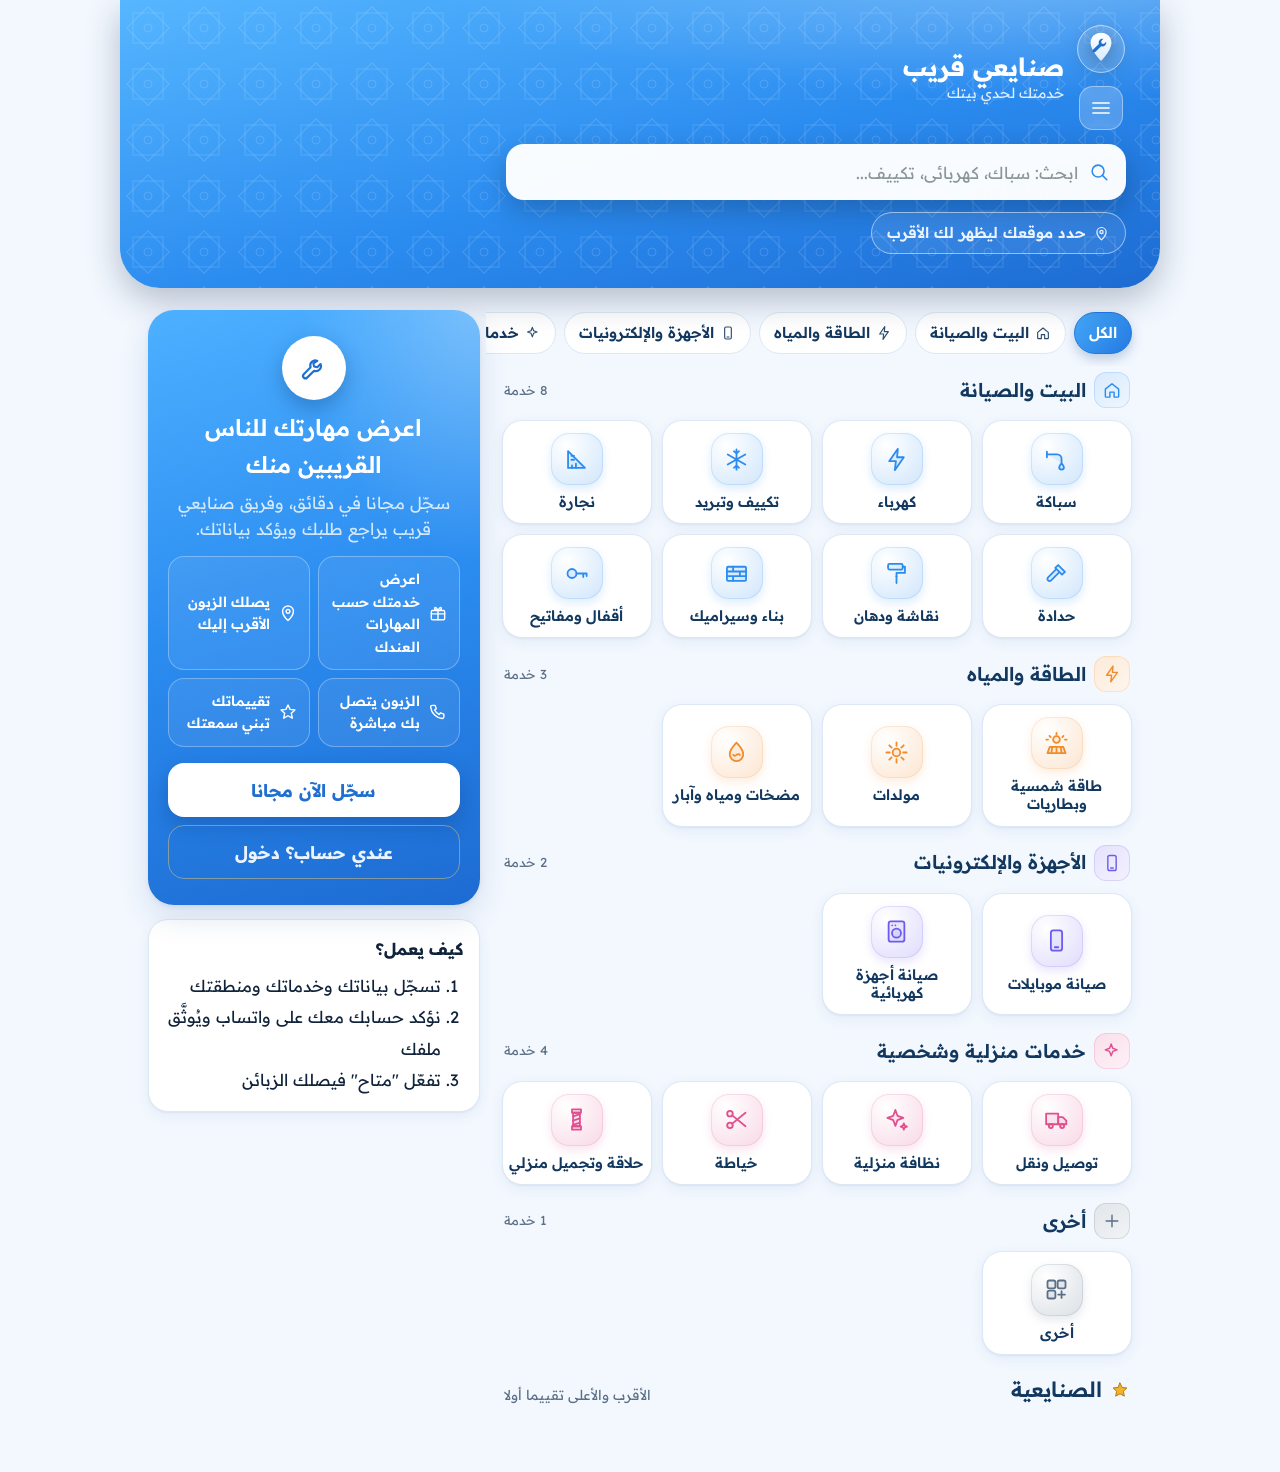
==== index.html @ e5595cdc "12h time, price range, badge notifications, edit-profile hints, notification routing, registration n" ====
<!doctype html>
<html lang="ar" dir="rtl">
<head>
<meta charset="utf-8">
<meta name="viewport" content="width=device-width, initial-scale=1, viewport-fit=cover">
<meta name="theme-color" content="#2B8CF0">
<meta name="description" content="صنايعي قريب - خدمتك لحدي بيتك">
<title>صنايعي قريب</title>
<link rel="manifest" href="manifest.webmanifest">
<link rel="icon" href="icon.svg" type="image/svg+xml">
<link rel="apple-touch-icon" href="icon-192.png">
<link rel="preconnect" href="https://fonts.googleapis.com"><link rel="preconnect" href="https://fonts.gstatic.com" crossorigin>
<link href="https://fonts.googleapis.com/css2?family=Readex+Pro:wght@300;400;500;600;700&display=swap" rel="stylesheet">
<link rel="stylesheet" href="styles.css?v=17">
<link rel="stylesheet" href="theme.css?v=20">
</head>
<body>
<div id="app"></div>
<div id="toast" role="status" aria-live="polite"></div>
<div id="modal"></div>
<noscript>التطبيق يحتاج تفعيل JavaScript.</noscript>
<script src="data.js?v=18"></script>
<script src="db.js?v=23"></script>
<script src="icons.js?v=18"></script>
<script src="common.js?v=20"></script>
<script src="app.js?v=21"></script>
<script>
if ('serviceWorker' in navigator && location.protocol.indexOf('http') === 0) {
  window.addEventListener('load', function () { navigator.serviceWorker.register('sw.js').catch(function () {}); });
}
</script>
</body>
</html>
---- styles.css ----
:root{
  --teal:#0f766e;--teal-d:#0b5a54;--teal-l:#d7efec;--cream:#f5efe6;--ink:#1f2a2a;--mute:#6b7573;
  --card:#fffdf9;--line:#e4dccf;--ok:#15803d;--warn:#b45309;--warn-bg:#fdf1dc;--bad:#b91c1c;--wa:#1c9a52;--r:16px;
}
*{box-sizing:border-box;-webkit-tap-highlight-color:transparent}
html,body{margin:0;background:var(--cream);color:var(--ink);
  font-family:"Noto Sans Arabic","Segoe UI",Tahoma,Arial,sans-serif;font-size:17px;line-height:1.55}
#app{max-width:520px;margin:0 auto;min-height:100vh;min-height:100dvh;display:flex;flex-direction:column;background:var(--cream)}
a{color:var(--teal)}
h1,h2,h3,p{margin:0}
button,input,select,textarea{font:inherit;color:inherit}

/* الرأس */
.top{position:sticky;top:0;z-index:5;display:flex;align-items:center;gap:8px;padding:10px 12px;background:var(--teal);color:#fff;min-height:56px}
.top h1{flex:1;font-size:19px;font-weight:700;text-align:center;overflow:hidden;text-overflow:ellipsis;white-space:nowrap}
.back{width:40px;height:40px;display:flex;align-items:center;justify-content:center;border-radius:50%;color:#fff;text-decoration:none;font-size:30px;line-height:1;background:rgba(255,255,255,.14);border:0;cursor:pointer}
.back.ghost{background:none;visibility:hidden}
.main{flex:1;padding:16px 16px 24px}
.bottom{position:sticky;bottom:0;z-index:4;background:linear-gradient(to top,var(--cream) 82%,rgba(245,239,230,0))}
.foot{padding:12px 16px 10px;display:flex;gap:10px}
.bottom .foot:last-child{padding-bottom:calc(12px + env(safe-area-inset-bottom))}

/* الأزرار */
.btn{flex:1;min-height:56px;padding:0 18px;border-radius:14px;border:2px solid transparent;font-weight:700;font-size:18px;cursor:pointer;display:flex;align-items:center;justify-content:center;gap:8px;text-decoration:none;text-align:center}
.btn:disabled{opacity:.45;cursor:not-allowed}
.btn.primary{background:var(--teal);color:#fff}
.btn.primary:active{background:var(--teal-d)}
.btn.wa{background:var(--wa);color:#fff}
.btn.ghost{background:transparent;border-color:var(--teal);color:var(--teal)}
.btn.danger{background:transparent;border-color:var(--bad);color:var(--bad)}
.btn.small{min-height:44px;font-size:16px;flex:none;padding:0 16px}
.linkbtn{background:none;border:0;color:var(--teal);text-decoration:underline;cursor:pointer;padding:8px;font-size:15px}

/* الشاشة الأولى */
.welcome{flex:1;display:flex;flex-direction:column;justify-content:center;align-items:center;padding:28px 20px;text-align:center;gap:6px}
.logo svg{width:92px;height:92px}
.brand{font-size:34px;font-weight:800;color:var(--teal);margin-top:8px}
.tag{color:var(--mute);margin-bottom:22px}
.choices{width:100%;display:flex;flex-direction:column;gap:14px}
.choice{width:100%;border:0;border-radius:20px;padding:22px 16px;background:var(--teal);color:#fff;cursor:pointer;display:flex;flex-direction:column;align-items:center;gap:4px}
.choice.alt{background:var(--card);color:var(--teal);border:2px solid var(--teal)}
.choice .ci{font-size:38px;line-height:1.1}
.choice b{font-size:24px}
.choice small{font-size:15px;opacity:.9}
.admin-link{margin-top:26px;font-size:13px;color:var(--mute)}

/* بطاقات وحقول */
.card{background:var(--card);border:1px solid var(--line);border-radius:var(--r);padding:14px;margin-bottom:12px}
.card.click{cursor:pointer}
.card.click:active{background:#f3ece0}
.field{display:block;margin-bottom:16px}
.field>span{display:block;font-weight:700;margin-bottom:6px}
.field small{display:block;color:var(--mute);margin-top:4px;font-size:14px}
.field input,.field select,.field textarea{width:100%;min-height:52px;padding:10px 14px;border:2px solid var(--line);border-radius:12px;background:#fff}
.field textarea{min-height:96px;resize:vertical}
.field input:focus,.field select:focus,.field textarea:focus{outline:none;border-color:var(--teal)}
.ltr{direction:ltr;text-align:left}
.row2{display:flex;gap:10px}.row2>*{flex:1}
.phone-wrap{display:flex;align-items:stretch;direction:ltr;gap:0}
.phone-wrap b{display:flex;align-items:center;padding:0 12px;background:var(--teal-l);border:2px solid var(--line);border-right:0;border-radius:12px 0 0 12px}
.phone-wrap input{border-radius:0 12px 12px 0}
.check{display:flex;align-items:center;gap:10px;margin:-6px 0 16px;font-size:16px}
.check input{width:22px;height:22px}

/* الخطوات */
.steps{display:flex;gap:6px;margin-bottom:6px}
.steps i{flex:1;height:6px;border-radius:3px;background:var(--line)}
.steps i.on{background:var(--teal)}
.stepno{color:var(--mute);font-size:14px;margin-bottom:12px}
.h2{font-size:22px;font-weight:800;margin-bottom:14px}

/* شبكة الخدمات */
.grid{display:grid;grid-template-columns:1fr 1fr;gap:12px}
.tile{background:var(--card);border:2px solid var(--line);border-radius:18px;padding:16px 8px;text-align:center;cursor:pointer;min-height:112px;display:flex;flex-direction:column;align-items:center;justify-content:center;gap:6px;font-weight:700;font-size:16px}
.tile .ti{font-size:36px;line-height:1}
.tile:active{background:var(--teal-l);border-color:var(--teal)}
.chips{display:flex;flex-wrap:wrap;gap:8px;margin-bottom:16px}
.chip{border:2px solid var(--line);background:var(--card);border-radius:999px;padding:8px 14px;cursor:pointer;font-size:16px}
.chip.on{background:var(--teal);color:#fff;border-color:var(--teal)}
.seg{display:flex;gap:8px;margin-bottom:16px}
.seg .chip{flex:1;text-align:center;padding:12px 4px}
.locchip{display:inline-flex;align-items:center;gap:6px;background:var(--teal-l);color:var(--teal-d);border:0;border-radius:999px;padding:8px 14px;font-weight:700;cursor:pointer;margin-bottom:14px}

/* القائمة */
.pcard{display:flex;gap:12px;align-items:flex-start}
.ava{flex:none;width:52px;height:52px;border-radius:50%;background:var(--teal);color:#fff;display:flex;align-items:center;justify-content:center;font-weight:800;font-size:22px}
.pinfo{flex:1;min-width:0}
.pname{font-weight:800;font-size:18px}
.psvc{color:var(--mute);font-size:15px}
.meta{display:flex;flex-wrap:wrap;gap:6px 14px;margin-top:6px;font-size:15px}
.meta span{white-space:nowrap}
.star{color:#d97706;font-weight:700}
.dot{display:inline-block;width:10px;height:10px;border-radius:50%;background:var(--ok);margin-left:4px}
.dot.off{background:#a3a3a3}
.new{background:var(--teal-l);color:var(--teal-d);border-radius:6px;padding:0 8px;font-size:13px;font-weight:700}
.demo{background:#fde68a;color:#78350f;border-radius:6px;padding:0 8px;font-size:12px;font-weight:700}
.banner{background:var(--warn-bg);border:1px solid #f1d49b;color:#7a4a07;border-radius:14px;padding:14px;margin-bottom:14px}
.banner .btn{margin-top:10px;min-height:46px;font-size:16px}
.empty{text-align:center;padding:40px 16px;color:var(--mute)}
.empty .big{font-size:56px}

/* الملف */
.phead{text-align:center;margin-bottom:14px}
.phead .ava{width:78px;height:78px;font-size:34px;margin:0 auto 8px}
.stats{display:flex;gap:8px;margin-bottom:12px}
.stat{flex:1;background:var(--card);border:1px solid var(--line);border-radius:14px;padding:10px 4px;text-align:center}
.stat b{display:block;font-size:20px;color:var(--teal)}
.stat small{color:var(--mute);font-size:13px}
.kv{display:flex;justify-content:space-between;gap:10px;padding:9px 0;border-bottom:1px dashed var(--line)}
.kv:last-child{border-bottom:0}.kv span:first-child{color:var(--mute)}
.rev{padding:10px 0;border-bottom:1px dashed var(--line)}.rev:last-child{border-bottom:0}
.stars{display:flex;gap:6px;justify-content:center;margin:10px 0 18px;direction:ltr}
.stars button{background:none;border:0;font-size:44px;color:#d4cbbb;cursor:pointer;padding:0 2px;line-height:1}
.stars button.on{color:#f59e0b}

/* مفتاح متاح الآن */
.switch{width:100%;border:0;border-radius:22px;padding:22px;font-size:24px;font-weight:800;cursor:pointer;color:#fff;background:#8a8a8a;display:flex;flex-direction:column;align-items:center;gap:4px}
.switch.on{background:var(--ok)}
.switch small{font-size:15px;font-weight:400;opacity:.95}

/* المدير */
.tabs{display:flex;gap:6px;margin-bottom:14px;overflow-x:auto}
.tabs .chip{white-space:nowrap}
.btnrow{display:flex;gap:8px;margin-top:10px;flex-wrap:wrap}
.btnrow .btn{min-height:44px;font-size:15px;flex:1}

/* تنبيهات */
#toast{position:fixed;left:50%;bottom:90px;transform:translateX(-50%);background:#1f2a2a;color:#fff;padding:12px 18px;border-radius:12px;max-width:88vw;opacity:0;pointer-events:none;transition:opacity .2s;z-index:50;text-align:center}
#toast.show{opacity:1}
#modal:empty,#modal2:empty{display:none}
#modal,#modal2{position:fixed;inset:0;background:rgba(0,0,0,.45);z-index:40;display:flex;align-items:flex-end;justify-content:center}
.sheet{width:100%;max-width:520px;background:var(--cream);border-radius:22px 22px 0 0;padding:20px 16px calc(20px + env(safe-area-inset-bottom))}
.sheet h3{font-size:20px;margin-bottom:12px}
.muted{color:var(--mute)}.center{text-align:center}.mt{margin-top:14px}
.spin{text-align:center;padding:44px;color:var(--mute)}
.note{font-size:14px;color:var(--mute);margin-top:6px}

/* ===== v2: قائمة الخدمات المنسدلة وكلمة السر والملف الشخصي ===== */
.select{width:100%;min-height:52px;padding:10px 14px;border:2px solid var(--line);border-radius:12px;background:#fff;display:flex;align-items:center;justify-content:space-between;gap:8px;cursor:pointer;text-align:right}
.select i{font-style:normal;color:var(--teal)}
.select:focus{outline:none;border-color:var(--teal)}
.sv-chips{margin:10px 0 0}
.sv-chips .chip{cursor:default;font-size:15px;padding:6px 12px}
.sheet{max-height:88vh;overflow:auto}
.search{width:100%;min-height:48px;padding:8px 14px;border:2px solid var(--line);border-radius:12px;background:#fff;margin-bottom:10px}
.slist{max-height:50vh;overflow:auto;border:1px solid var(--line);border-radius:12px;background:var(--card)}
.srow{display:flex;align-items:center;gap:12px;padding:13px 14px;border-bottom:1px solid var(--line);cursor:pointer;font-size:17px}
.srow:last-child{border-bottom:0}
.srow input{width:22px;height:22px;flex:none}
.srow .si{font-size:24px;width:30px;text-align:center}
.pwbox{position:relative;direction:ltr}
.pwbox input{width:100%;min-height:52px;padding:10px 48px 10px 14px;border:2px solid var(--line);border-radius:12px;background:#fff}
.pwbox input:focus{outline:none;border-color:var(--teal)}
.pwbox .eye{position:absolute;right:6px;top:50%;transform:translateY(-50%);width:40px;height:40px;border:0;background:none;font-size:20px;cursor:pointer}
.tabbar{display:flex;border-top:1px solid var(--line);background:var(--card);padding-bottom:env(safe-area-inset-bottom)}
.tabbar a{flex:1;display:flex;flex-direction:column;align-items:center;gap:0;padding:8px 4px;color:var(--mute);text-decoration:none;font-size:13px}
.tabbar a i{font-style:normal;font-size:22px;line-height:1.2}
.tabbar a.on{color:var(--teal);font-weight:700}
.badge{display:inline-block;margin-top:6px;padding:2px 12px;border-radius:999px;font-size:14px;font-weight:700}
.st-approved{background:#d9f2e1;color:#14672f}
.st-pending{background:#fdf1dc;color:#7a4a07}
.st-rejected{background:#fbe0e0;color:#8f1d1d}
.cardhead{display:flex;justify-content:space-between;align-items:center;margin-bottom:4px}
.acts{display:flex;gap:8px;margin:10px 0}
.acts .btn{flex:1}
.dangertxt{color:var(--bad)}
.card.link{display:block;text-decoration:none;color:inherit}

/* ===== لوحة المدير ===== */
body.admin #app{max-width:1020px;background:var(--cream)}
.anav{display:flex;gap:6px;overflow-x:auto;padding:10px 12px;background:var(--card);border-bottom:1px solid var(--line);position:sticky;top:56px;z-index:4}
.anav button{flex:none;border:0;background:transparent;padding:10px 14px;border-radius:10px;font-weight:700;color:var(--mute);cursor:pointer;font-size:16px;white-space:nowrap}
.anav button.on{background:var(--teal);color:#fff}
.anav .cnt{background:#e05252;color:#fff;border-radius:999px;font-size:12px;padding:0 7px;margin-right:4px}
.sgrid{display:grid;grid-template-columns:repeat(2,1fr);gap:10px;margin-bottom:14px}
.sbox{background:var(--card);border:1px solid var(--line);border-radius:14px;padding:12px;text-align:center}
.sbox b{display:block;font-size:26px;color:var(--teal);line-height:1.2}
.sbox small{color:var(--mute);font-size:13px}
.sbox.warn b{color:var(--warn)}
.bars{display:flex;align-items:flex-end;gap:8px;height:150px;padding:8px 4px 0}
.bars .bar{flex:1;display:flex;flex-direction:column;align-items:center;justify-content:flex-end;height:100%;gap:2px}
.bars .bar i{display:block;width:100%;background:var(--teal);border-radius:6px 6px 0 0;min-height:3px}
.bars .bar b{font-size:13px}.bars .bar small{font-size:11px;color:var(--mute)}
.tbl{width:100%;border-collapse:collapse;font-size:15px}
.tbl th,.tbl td{padding:8px 6px;text-align:right;border-bottom:1px dashed var(--line)}
.tbl th{color:var(--mute);font-weight:600;font-size:13px}
.toolbar{display:flex;flex-wrap:wrap;gap:8px;margin-bottom:12px}
.toolbar input,.toolbar select{flex:1 1 150px;min-height:46px;padding:6px 12px;border:2px solid var(--line);border-radius:12px;background:#fff}
.toolbar .btn{flex:none;min-height:46px;font-size:15px;padding:0 14px}
.acard .meta{margin-top:6px}
.acard .btnrow .btn{flex:1 1 auto;min-width:92px}
.srv{display:flex;align-items:center;gap:8px;padding:10px;background:var(--card);border:1px solid var(--line);border-radius:14px;margin-bottom:8px}
.srv.off{opacity:.55}
.srv .si{font-size:28px;width:38px;text-align:center}
.srv .nm{flex:1;min-width:0}
.srv .nm b{display:block}.srv .nm small{color:var(--mute)}
.mini{min-width:38px;height:38px;border:1px solid var(--line);background:#fff;border-radius:10px;cursor:pointer;font-size:16px}
.mini:disabled{opacity:.3}
.emojis{display:flex;flex-wrap:wrap;gap:6px;margin:-6px 0 14px}
.emojis button{width:40px;height:40px;font-size:22px;border:1px solid var(--line);background:#fff;border-radius:10px;cursor:pointer}
.pill{display:inline-block;padding:1px 9px;border-radius:999px;font-size:12px;font-weight:700;background:var(--teal-l);color:var(--teal-d)}
.pill.off{background:#eee;color:#666}.pill.bad{background:#fbe0e0;color:#8f1d1d}.pill.warn{background:#fdf1dc;color:#7a4a07}
.copybox{background:#fff;border:2px dashed var(--teal);border-radius:12px;padding:12px;text-align:center;font-size:20px;font-weight:800;letter-spacing:1px;direction:ltr;margin:10px 0}
@media (min-width:760px){
  body.admin .sgrid{grid-template-columns:repeat(4,1fr)}
  body.admin .agrid{display:grid;grid-template-columns:1fr 1fr;gap:12px}
  body.admin .agrid .card{margin-bottom:0}
  body.admin .main{padding:20px 22px 30px}
  body.admin .sheet{max-width:560px;border-radius:22px;margin:auto}
  body.admin #modal,body.admin #modal2{align-items:center}
}

#modal2{z-index:50}

.ava{overflow:hidden}.ava img{width:100%;height:100%;object-fit:cover;display:block}
.ava.big{width:84px;height:84px;font-size:36px}
.photorow{display:flex;align-items:center;gap:14px}
.phone-wrap input.bad{border-color:var(--red,#b91c1c)}
.pbar{height:8px;background:var(--line);border-radius:6px;overflow:hidden;margin:6px 0}.pbar i{display:block;height:100%;background:var(--teal)}
.todo{margin:6px 0 0;padding:0;list-style:none;font-size:14px}.todo li{padding:2px 0}
body.admin .acard .ava{width:44px;height:44px;font-size:18px}
.acard .top2{display:flex;gap:10px;align-items:center}

/* ===== الرئيسية الجديدة ===== */
.home{flex:1;display:flex;flex-direction:column}
.hero{position:relative;background:linear-gradient(160deg,#0f766e 0%,#0b5a54 60%,#083f3b 100%);color:#fff;padding:14px 16px 56px;border-radius:0 0 28px 28px;overflow:hidden}
.hero::before,.hero::after{content:"";position:absolute;border-radius:50%;background:rgba(255,255,255,.07)}
.hero::before{width:220px;height:220px;top:-90px;left:-60px}.hero::after{width:150px;height:150px;bottom:-60px;right:-30px}
.herotop{position:relative;display:flex;align-items:center;gap:12px;margin-bottom:14px}
.logo.sm svg{width:46px;height:46px;display:block;filter:drop-shadow(0 2px 6px rgba(0,0,0,.25))}
.hname{flex:1;line-height:1.25}.hname b{font-size:22px;font-weight:800;display:block}.hname small{opacity:.85;font-size:14px}
.searchbar{position:relative;display:flex;align-items:center;gap:8px;background:#fff;border-radius:16px;padding:0 14px;box-shadow:0 8px 22px rgba(0,0,0,.18)}
.searchbar span{font-size:20px}
.searchbar input{flex:1;min-width:0;height:54px;border:0;outline:none;background:transparent;font-size:17px;color:var(--ink)}
.searchbar button{border:0;background:var(--teal-l);color:var(--teal-d);width:30px;height:30px;border-radius:50%;cursor:pointer;font-size:14px}
.locchip2{position:relative;margin-top:12px;border:1px solid rgba(255,255,255,.35);background:rgba(255,255,255,.12);color:#fff;border-radius:999px;padding:8px 14px;font-weight:700;font-size:15px;cursor:pointer}
.sides{display:grid;grid-template-columns:1fr 1fr;gap:10px;padding:0 16px;margin-top:-34px;position:relative;z-index:2}
.side{border:2px solid transparent;background:var(--card);border-radius:18px;padding:12px 8px;text-align:center;cursor:pointer;box-shadow:0 6px 16px rgba(31,42,42,.12);display:flex;flex-direction:column;align-items:center;gap:1px;transition:transform .15s}
.side i{font-style:normal;font-size:26px}.side b{font-size:17px}.side small{font-size:12.5px;color:var(--mute);line-height:1.3}
.side.on{background:var(--teal);color:#fff;border-color:var(--teal-d);transform:translateY(-3px)}.side.on small{color:rgba(255,255,255,.85)}
.panels{padding:16px 16px 28px}
.panels.s-client .pprov,.panels.s-prov .pclient{display:none}
.catchips{display:flex;gap:8px;overflow-x:auto;padding:2px 0 12px;margin:0 -16px;padding-inline:16px;scrollbar-width:none}.catchips::-webkit-scrollbar{display:none}
.chip{flex:none;border:1.5px solid var(--line);background:var(--card);border-radius:999px;padding:8px 14px;font-weight:700;font-size:15px;cursor:pointer;white-space:nowrap}
.chip.on{background:var(--teal);border-color:var(--teal);color:#fff}
.cat{margin-bottom:18px;animation:rise .35s both}
@keyframes rise{from{opacity:0;transform:translateY(8px)}to{opacity:1;transform:none}}
.cathead{display:flex;align-items:center;gap:8px;margin:4px 2px 10px}.cathead i{font-style:normal;width:34px;height:34px;border-radius:11px;display:flex;align-items:center;justify-content:center;background:color-mix(in srgb,var(--c) 14%,#fff);font-size:18px}
.cathead b{flex:1;font-size:18px;color:var(--ink)}.cathead small{color:var(--mute)}
.grid{grid-template-columns:repeat(3,1fr);gap:10px}
.tile{min-height:104px;padding:12px 6px;border:1.5px solid var(--line);border-radius:18px;background:var(--card);box-shadow:0 2px 6px rgba(31,42,42,.05);transition:transform .12s,box-shadow .12s,border-color .12s}
.tile:hover{transform:translateY(-2px);box-shadow:0 8px 18px rgba(31,42,42,.1);border-color:var(--c,var(--teal))}
.tile .ti{width:50px;height:50px;border-radius:16px;display:flex;align-items:center;justify-content:center;font-size:28px;background:color-mix(in srgb,var(--c,#0f766e) 13%,#fff)}
.tile .tn{font-size:14.5px;line-height:1.25;font-weight:700}
.tile:active{transform:scale(.97);background:color-mix(in srgb,var(--c,#0f766e) 10%,#fff)}
.provhero{background:linear-gradient(160deg,#fffdf9,#e6f4f1);border:1px solid var(--line);border-radius:22px;padding:22px 18px;text-align:center;box-shadow:0 6px 18px rgba(31,42,42,.07);margin-bottom:14px}
.provhero .pe{font-size:44px}.provhero h2{font-size:22px;margin:6px 0;color:var(--teal-d)}.provhero p{color:var(--mute);margin-bottom:14px}
.perks{list-style:none;padding:0;margin:0 0 16px;display:grid;grid-template-columns:1fr 1fr;gap:8px;text-align:right}
.perks li{background:#fff;border:1px solid var(--line);border-radius:14px;padding:10px;font-weight:700;font-size:14.5px;display:flex;align-items:center;gap:8px}.perks i{font-style:normal;font-size:20px}
.provhero .btn{width:100%;margin-top:8px}
.how ol{margin:8px 0 0;padding-inline-start:22px;line-height:1.9}
.mecard .mehead{display:flex;gap:12px;align-items:center;margin-bottom:10px}
.vtag{display:inline-block;background:#dcfce7;color:#166534;border-radius:999px;padding:1px 9px;font-size:12.5px;font-weight:800;vertical-align:middle}
.card{box-shadow:0 2px 8px rgba(31,42,42,.05)}
.pcard-wrap{transition:transform .12s,box-shadow .12s}.pcard-wrap:hover{transform:translateY(-2px);box-shadow:0 8px 18px rgba(31,42,42,.1)}
.btnrow{display:flex;gap:8px;flex-wrap:wrap}
/* الشاشات الواسعة: القسمان جنبا إلى جنب (الخدمات يمينا، الصنايعي يسارا) */
@media (min-width:860px){
  body.is-home #app{max-width:1040px}
  body.is-home .hero{border-radius:0 0 34px 34px;padding:22px 28px 64px}
  body.is-home .hero .searchbar{max-width:620px}
  body.is-home .sides{display:none}
  body.is-home .hero{padding-bottom:30px}
  body.is-home .panels{display:grid;grid-template-columns:minmax(0,1.9fr) minmax(300px,1fr);gap:22px;align-items:start;padding:22px 28px 40px}
  body.is-home .panels .pprov,body.is-home .panels .pclient{display:block!important}
  body.is-home .panels .pprov{position:sticky;top:16px}
  body.is-home .grid{grid-template-columns:repeat(4,1fr)}
}

/* تبويب القسمين ثابت أعلى الشاشة أثناء التمرير */
.hero{padding-bottom:22px}
.sides{margin-top:0;padding:8px 16px;position:sticky;top:0;z-index:30;background:rgba(245,239,230,.95);-webkit-backdrop-filter:blur(8px);backdrop-filter:blur(8px);box-shadow:0 4px 12px rgba(31,42,42,.08);gap:8px}
.side{flex-direction:row;justify-content:center;gap:8px;padding:9px 6px;border-radius:14px;box-shadow:none;border:1.5px solid var(--line)}
.side i{font-size:20px}.side b{font-size:16px}.side small{display:none}
.side.on{transform:none;box-shadow:0 3px 8px rgba(15,118,110,.35)}
/* شبكة الصنايعية */
.sechead{display:flex;align-items:baseline;justify-content:space-between;margin:8px 2px 10px}.sechead b{font-size:19px}.sechead small{color:var(--mute)}
.pgrid{display:grid;grid-template-columns:repeat(2,1fr);gap:10px}
@media (min-width:520px){.pgrid{grid-template-columns:repeat(3,1fr)}}
.gcard{display:flex;flex-direction:column;align-items:center;gap:5px;padding:12px 8px;border:1.5px solid var(--line);background:var(--card);border-radius:18px;box-shadow:0 2px 6px rgba(31,42,42,.05);cursor:pointer;text-align:center;font-family:inherit;color:var(--ink);transition:transform .12s,box-shadow .12s;animation:rise .3s both}
.gcard:hover{transform:translateY(-2px);box-shadow:0 8px 18px rgba(31,42,42,.1)}
.gph{position:relative}.gph .ava{width:72px;height:72px;font-size:30px}
.gph .dot{position:absolute;bottom:2px;inset-inline-end:2px;width:15px;height:15px;border-radius:50%;background:#9ca3af;border:2.5px solid #fff}.gph .dot.on{background:#16a34a}
.gname{font-size:15.5px;line-height:1.25;max-width:100%;overflow:hidden;text-overflow:ellipsis;white-space:nowrap}
.vmark{color:#16a34a;font-size:13px}
.gstar{font-size:13.5px}.gstar .star{color:#d97706;font-weight:800}
.gchips{display:flex;flex-wrap:wrap;gap:4px;justify-content:center}
.mchip{background:var(--teal-l);color:var(--teal-d);border-radius:8px;padding:2px 8px;font-size:12.5px;font-weight:700;white-space:nowrap}.mchip.more{background:#eee;color:#555}
@media (min-width:860px){body.is-home .pgrid{grid-template-columns:repeat(4,1fr)}}
/* بطاقات الخدمات أصغر ليصل المستخدم للصنايعية أسرع */
@media (max-width:859px){
  .grid{grid-template-columns:repeat(4,1fr);gap:8px}
  .tile{min-height:88px;padding:9px 3px;border-radius:15px}
  .tile .ti{width:40px;height:40px;font-size:22px;border-radius:13px}
  .tile .tn{font-size:12.5px}
}
---- theme.css ----
/* ============================================================
   صنايعي قريب - الهوية البصرية "نيل وذهب"
   طبقة فوق styles.css: ألوان، خطوط، حركة، مكونات مصقولة
   ============================================================ */
:root{
  --nile-0:#0A2440;--nile-1:#0E2F52;--nile-2:#12385F;--emerald:#2B8CF0;--emerald-d:#1E6FD0;
  --gold:#F2B32E;--gold-l:#EAF4FF;--gold-d:#B97A0A;
  --stone:#F3F8FF;--paper:#FFFFFF;--hair:#DCE8F5;--ink:#10233A;--mute:#5B6F86;
  --teal:#2B8CF0;--teal-d:#1E6FD0;--teal-l:#E6F2FF;--cream:#F3F8FF;--card:#FFFFFF;--line:#DCE8F5;
  --shadow-1:0 1px 2px rgba(20,70,130,.06),0 4px 14px rgba(20,70,130,.07);
  --shadow-2:0 2px 4px rgba(20,70,130,.07),0 12px 30px rgba(20,70,130,.14);
  --ease:cubic-bezier(.22,.9,.3,1);--spring:cubic-bezier(.3,1.35,.5,1);
  --display:"Readex Pro","Noto Sans Arabic","Segoe UI",Tahoma,sans-serif;
}
html,body{
  font-family:"Readex Pro","Noto Sans Arabic","Segoe UI",Tahoma,Arial,sans-serif;
  background:var(--stone);color:var(--ink);font-size:16.5px;line-height:1.6;
  -webkit-font-smoothing:antialiased;text-rendering:optimizeLegibility}
#app{background:var(--stone)}
::selection{background:var(--gold-l)}
:focus-visible{outline:2.5px solid var(--gold);outline-offset:2px;border-radius:10px}
.ico{flex:none;display:inline-block;vertical-align:middle}
.ico.sf{fill:var(--gold);stroke:var(--gold-d);stroke-width:1.2}

/* ---------- حركة الدخول بين الصفحات ---------- */
#app.enter>*{animation:pgIn .34s var(--ease) both}
@keyframes pgIn{from{opacity:0;transform:translateX(16px)}to{opacity:1;transform:none}}
body.is-home #app.enter>*{animation-name:fadeIn}
@keyframes fadeIn{from{opacity:0}to{opacity:1}}

/* ---------- الرأس الداخلي ---------- */
.top{background:linear-gradient(135deg,#46AAFB,#2379E0);min-height:60px;padding:10px 12px;
  box-shadow:0 8px 24px rgba(30,100,190,.28)}
.top h1{font-family:var(--display);font-size:21px;font-weight:600;letter-spacing:0}
.back{background:rgba(255,255,255,.1);border:1px solid rgba(255,255,255,.14);font-size:0;transition:background .2s,transform .15s}
.back:active{transform:scale(.92);background:rgba(255,255,255,.2)}
.back .ico{display:block}

/* ---------- الأزرار ---------- */
.btn{border-radius:16px;font-weight:700;font-size:17.5px;min-height:54px;
  transition:transform .15s var(--ease),box-shadow .2s,background .2s,border-color .2s;position:relative;overflow:hidden}
.btn:active{transform:scale(.975)}
.btn.primary{background:linear-gradient(135deg,#46AAFB,#2379E0);color:#fff;
  box-shadow:0 6px 16px rgba(43,140,240,.34),inset 0 1px 0 rgba(255,255,255,.18)}
.btn.primary:active{background:linear-gradient(135deg,#2B8CF0,#1B63C4)}
.btn.gold{background:linear-gradient(135deg,#F0D98F,var(--gold));color:#3A2A06;box-shadow:0 6px 16px rgba(201,162,75,.4),inset 0 1px 0 rgba(255,255,255,.5)}
.btn.wa{background:linear-gradient(135deg,#25b866,#168a4a);box-shadow:0 6px 16px rgba(22,138,74,.3),inset 0 1px 0 rgba(255,255,255,.2)}
.btn.ghost{background:var(--paper);border:1.5px solid var(--hair);color:var(--emerald-d);box-shadow:var(--shadow-1)}
.btn.ghost:active{background:var(--teal-l)}
.btn.danger{background:var(--paper);border:1.5px solid #f0c9c9}
.btn.small{border-radius:13px}
.btn:disabled{box-shadow:none}

/* ---------- بطاقات وحقول ---------- */
.card{background:var(--paper);border:1px solid var(--hair);border-radius:20px;box-shadow:var(--shadow-1);padding:16px}
.card.click:active{background:#F8FAF7}
.field>span{font-weight:600;color:var(--nile-2);font-size:15.5px}
.field input,.field select,.field textarea{background:var(--paper);border:1.5px solid var(--hair);border-radius:14px;min-height:54px;
  transition:border-color .2s,box-shadow .2s}
.field input:focus,.field select:focus,.field textarea:focus{border-color:var(--emerald);box-shadow:0 0 0 4px rgba(43,140,240,.12)}
.phone-wrap b{background:var(--teal-l);border:1.5px solid var(--hair);border-right:0;border-radius:14px 0 0 14px;font-family:var(--display);color:var(--emerald-d)}
.phone-wrap input{border-radius:0 14px 14px 0}
.phone-wrap input.bad{border-color:#d97070;box-shadow:0 0 0 4px rgba(185,28,28,.08)}
.h2{font-family:var(--display);font-weight:600;color:var(--nile-2);font-size:22px}
.note{color:var(--mute)}
.banner{background:linear-gradient(135deg,#FBF4DE,#F7EBC6);border:1px solid #EBD99B;color:#5C4510;border-radius:18px;box-shadow:none}
.empty .big{filter:grayscale(.2)}
.stat{border-radius:16px}
.badge{border-radius:999px}

/* ---------- الرئيسية: الواجهة العلوية ---------- */
.hero{background:
  radial-gradient(110% 80% at 90% -10%,rgba(255,255,255,.28),transparent 55%),
  url("data:image/svg+xml;utf8,<svg xmlns='http://www.w3.org/2000/svg' width='56' height='56' viewBox='0 0 56 56'><g fill='none' stroke='%23FFFFFF' stroke-opacity='.14' stroke-width='1'><rect x='13' y='13' width='30' height='30'/><rect x='13' y='13' width='30' height='30' transform='rotate(45 28 28)'/><circle cx='28' cy='28' r='4'/></g></svg>"),
  linear-gradient(165deg,#56B6FF 0%,#2B8CF0 55%,#1D6BD2 100%);
  border-radius:0 0 34px 34px;padding:16px 18px 26px;box-shadow:0 12px 34px rgba(10,36,64,.28)}
.hero::before,.hero::after{display:none}
.hero::after{display:block;content:"";position:absolute;inset:auto 0 0 0;height:1px;border-radius:0;width:auto;top:auto;right:auto;background:linear-gradient(90deg,transparent,rgba(255,255,255,.7),transparent)}
.logo.sm svg{width:50px;height:50px;filter:drop-shadow(0 3px 8px rgba(0,0,0,.35))}
.hname b{font-family:var(--display);font-weight:700;font-size:25px;letter-spacing:0;color:#fff}
.hname small{color:#EAF4FF;opacity:.95;font-size:14px;letter-spacing:0}
.herotop .back{width:42px;height:42px}
.searchbar{background:rgba(255,255,255,.97);border-radius:18px;padding:0 16px;box-shadow:0 10px 28px rgba(0,0,0,.22),0 0 0 1.5px rgba(255,255,255,0);transition:box-shadow .25s}
.searchbar:focus-within{box-shadow:0 10px 28px rgba(0,0,0,.25),0 0 0 2.5px var(--gold)}
.searchbar .sico{color:#2B8CF0;display:flex}
.searchbar input{font-size:16.5px;height:56px}
.searchbar input::placeholder{color:#8a9795}
.searchbar button{background:var(--teal-l);color:var(--emerald-d)}
.locchip2{display:inline-flex;align-items:center;gap:7px;border:1px solid rgba(255,255,255,.5);background:rgba(255,255,255,.08);color:var(--gold-l);
  font-weight:600;padding:8px 15px;transition:background .2s,transform .15s}
.locchip2:active{transform:scale(.97);background:rgba(255,255,255,.16)}

/* ---------- تبويب القسمين (شريط منزلق ثابت) ---------- */
.sides{display:block;padding:10px 16px;margin:0;background:rgba(243,248,255,.9);-webkit-backdrop-filter:saturate(1.6) blur(14px);backdrop-filter:saturate(1.6) blur(14px);
  box-shadow:0 1px 0 var(--hair),0 8px 18px rgba(20,70,130,.06)}
.seg{position:relative;display:grid;grid-template-columns:1fr 1fr;background:#E3EEFB;border-radius:17px;padding:4px;box-shadow:inset 0 1px 3px rgba(20,70,130,.1)}
.seg .thumb{position:absolute;top:4px;bottom:4px;inset-inline-start:4px;width:calc(50% - 4px);border-radius:13px;
  background:linear-gradient(135deg,#46AAFB,#2379E0);box-shadow:0 5px 12px rgba(43,140,240,.38),inset 0 1px 0 rgba(255,255,255,.2);
  transition:transform .42s var(--spring)}
.seg[data-side="prov"] .thumb{transform:translateX(-100%)}
.side{position:relative;z-index:1;background:transparent!important;border:0!important;box-shadow:none!important;transform:none!important;
  display:flex;flex-direction:row;align-items:center;justify-content:center;gap:8px;padding:10px 6px;color:var(--mute);font-weight:600;border-radius:13px;transition:color .25s}
.side b{font-size:15.5px;font-weight:700}
.side.on{color:#fff}
.side .ico{transition:transform .35s var(--spring)}
.side.on .ico{transform:scale(1.12)}

/* ---------- التصنيفات والخدمات ---------- */
.panels{padding:18px 16px 36px}
.chip{display:inline-flex;align-items:center;gap:6px;background:var(--paper);border:1.5px solid var(--hair);color:var(--nile-2);font-weight:600;
  transition:background .2s,color .2s,border-color .2s,transform .15s}
.chip:active{transform:scale(.96)}
.chip.on{background:linear-gradient(135deg,#46AAFB,#2379E0);border-color:#2379E0;color:#fff;box-shadow:0 5px 12px rgba(20,70,130,.25)}
.chip .ico{opacity:.9}
.cat{animation:none}
.cathead{margin:6px 2px 12px}
.cathead i{width:36px;height:36px;border-radius:12px;background:linear-gradient(145deg,color-mix(in srgb,var(--c) 18%,#fff),color-mix(in srgb,var(--c) 8%,#fff));
  color:var(--c);box-shadow:inset 0 0 0 1px color-mix(in srgb,var(--c) 18%,transparent)}
.cathead b{font-family:var(--display);font-weight:600;font-size:19px;color:var(--nile-2)}
.cathead small{color:var(--mute);font-size:13px}
.tile{background:var(--paper);border:1px solid var(--hair);border-radius:20px;box-shadow:var(--shadow-1);
  transition:transform .25s var(--ease),box-shadow .25s,border-color .25s;gap:8px}
.tile .ti{width:52px;height:52px;border-radius:18px;color:var(--c);
  background:radial-gradient(circle at 30% 25%,#fff 0,color-mix(in srgb,var(--c) 14%,#fff) 62%,color-mix(in srgb,var(--c) 22%,#fff) 100%);
  box-shadow:inset 0 0 0 1px color-mix(in srgb,var(--c) 16%,transparent),0 4px 10px color-mix(in srgb,var(--c) 16%,transparent);
  transition:transform .35s var(--spring)}
.tile .ti .ico{width:27px;height:27px;stroke-width:1.6;fill:color-mix(in srgb,currentColor 10%,transparent)}
.tile .ti .emo{font-size:26px;line-height:1}
.tile .tn{font-weight:600;color:var(--nile-2)}
.tile:hover{border-color:color-mix(in srgb,var(--c) 40%,var(--hair));box-shadow:var(--shadow-2)}
.tile:hover .ti{transform:translateY(-2px) scale(1.06)}
.tile:active{transform:scale(.96);background:#F6FAFF}

/* ---------- لوحة الصنايعي (الحاضرة في الرئيسية) ---------- */
.provhero{background:
  radial-gradient(90% 70% at 100% 0,rgba(255,255,255,.28),transparent 60%),
  linear-gradient(165deg,#4DB0FF 0%,#2B8CF0 50%,#1D6BD2 100%);
  border:0;border-radius:26px;color:#fff;box-shadow:var(--shadow-2);padding:26px 20px}
.provhero .pe{width:64px;height:64px;margin:0 auto 6px;border-radius:50%;display:flex;align-items:center;justify-content:center;font-size:0;color:#1E6FD0;
  background:#fff;box-shadow:0 8px 20px rgba(10,50,110,.3)}
.provhero h2{font-family:var(--display);color:#fff;font-weight:600;font-size:23px;margin:10px 0 6px}
.provhero p{color:rgba(255,255,255,.78)}
.perks li{background:rgba(255,255,255,.07);border:1px solid rgba(255,255,255,.3);color:#fff;border-radius:16px;font-weight:600;font-size:14px;padding:11px}
.perks i{color:#fff;display:flex;font-style:normal}
.provhero .btn.primary{background:#fff;color:#1E6FD0;box-shadow:0 8px 20px rgba(10,50,110,.28)}
.provhero .btn.ghost{background:transparent;border-color:rgba(228,196,111,.5);color:var(--gold-l);box-shadow:none}
.how ol{color:var(--ink)}
.mecard .pbar{margin-top:10px}
.pbar{height:9px;background:#E3EEFB;border-radius:99px}
.pbar i{background:linear-gradient(90deg,#2B8CF0,#6CC4FF);border-radius:99px;transition:width .8s var(--ease)}

/* ---------- شبكة الصنايعية ---------- */
.sechead b{font-family:var(--display);font-weight:600;font-size:21px;color:var(--nile-2)}
.gcard{border-radius:22px;border:1px solid var(--hair);box-shadow:var(--shadow-1);padding:16px 10px 14px;gap:6px;
  transition:transform .28s var(--ease),box-shadow .28s;animation:cardIn .5s var(--ease) both}
@keyframes cardIn{from{opacity:0;transform:translateY(14px) scale(.98)}to{opacity:1;transform:none}}
.gcard:hover{box-shadow:var(--shadow-2);transform:translateY(-3px)}
.gcard:active{transform:scale(.975)}
.gph .ava{width:76px;height:76px;font-size:30px;font-family:var(--display);
  background:linear-gradient(145deg,#56B6FF,#1D6BD2);box-shadow:0 0 0 3px #fff,0 0 0 4.5px var(--hair)}
.gcard[data-v="1"] .gph .ava,.gph .ava.ver{box-shadow:0 0 0 3px #fff,0 0 0 5px var(--gold)}
.gph .dot{width:16px;height:16px;border:3px solid #fff;bottom:3px}
.gph .dot.on{background:#1fb35c;box-shadow:0 0 0 0 rgba(31,179,92,.5);animation:pulse 2.4s infinite}
@keyframes pulse{0%{box-shadow:0 0 0 0 rgba(31,179,92,.5)}70%{box-shadow:0 0 0 8px rgba(31,179,92,0)}100%{box-shadow:0 0 0 0 rgba(31,179,92,0)}}
.gname{font-weight:700;font-size:15.5px;color:var(--nile-2)}
.vmark{color:var(--gold-d);display:inline-flex;vertical-align:-3px}
.gstar .star{color:var(--gold-d);font-weight:700;display:inline-flex;align-items:center;gap:2px}
.mchip{background:var(--teal-l);color:var(--emerald-d);border-radius:999px;padding:2px 10px;font-weight:600}
.mchip.more{background:#EAF0F7;color:#6c7876}

/* ---------- بطاقة الصنايعي في القوائم ---------- */
.pcard-wrap{border-radius:22px}
.pcard .ava,.phead .ava{background:linear-gradient(145deg,#56B6FF,#1D6BD2);font-family:var(--display);box-shadow:0 0 0 3px #fff,0 0 0 4.5px var(--hair)}
.pname{font-weight:700;color:var(--nile-2)}
.vtag{display:inline-flex;align-items:center;gap:4px;background:linear-gradient(135deg,#FBF1CF,#F3E0A0);color:#6B4E0E;border-radius:999px;padding:1px 10px 1px 8px;font-size:12.5px;font-weight:700;vertical-align:middle;box-shadow:inset 0 0 0 1px rgba(154,116,36,.25)}
.vtag .ico{color:var(--gold-d)}
.mi{display:inline-flex;align-items:center;gap:4px}
.star{color:var(--gold-d);font-weight:700}

/* ---------- شريط التبويب السفلي (الصنايعي) ---------- */
.tabbar{background:rgba(255,255,255,.92);-webkit-backdrop-filter:blur(14px);backdrop-filter:blur(14px);border-top:1px solid var(--hair);box-shadow:0 -8px 24px rgba(20,70,130,.06)}
.tabbar a{color:var(--mute);font-weight:600;transition:color .2s}
.tabbar a i{font-size:0;display:flex;justify-content:center;transition:transform .35s var(--spring)}
.tabbar a.on{color:var(--emerald)}
.tabbar a.on i{transform:translateY(-2px) scale(1.12)}

/* ---------- النوافذ والتنبيهات ---------- */
#modal,#modal2{background:rgba(10,36,64,.5);-webkit-backdrop-filter:blur(5px);backdrop-filter:blur(5px);animation:fadeIn .25s both}
.sheet{background:var(--paper);border-radius:28px 28px 0 0;box-shadow:0 -20px 50px rgba(10,36,64,.25);animation:sheetUp .45s var(--spring) both;position:relative}
.sheet::before{content:"";display:block;width:44px;height:5px;border-radius:9px;background:#CFE0F3;margin:-8px auto 14px}
@keyframes sheetUp{from{transform:translateY(60%);opacity:0}to{transform:none;opacity:1}}
.sheet h3{font-family:var(--display);font-weight:600;color:var(--nile-2);font-size:21px}
body.admin .sheet{border-radius:26px}
body.admin .sheet::before{display:none}
#toast{background:linear-gradient(135deg,var(--nile-1),var(--nile-0));color:#fff;border-radius:16px;padding:13px 20px;box-shadow:0 14px 34px rgba(10,36,64,.4);
  border:1px solid rgba(255,255,255,.22);font-weight:500;transform:translate(-50%,14px) scale(.96);transition:opacity .28s,transform .4s var(--spring)}
#toast.show{transform:translate(-50%,0) scale(1)}
.srow{border-radius:14px}
.srow.on,.srow:has(input:checked){background:var(--teal-l)}
.select{border-radius:14px;border:1.5px solid var(--hair)}
.spin{color:var(--mute)}

/* هياكل التحميل */
.sk{background:linear-gradient(90deg,#E9EDE8 25%,#F5F7F4 50%,#E9EDE8 75%);background-size:200% 100%;animation:shimmer 1.3s infinite;border-radius:16px}
@keyframes shimmer{to{background-position:-200% 0}}

/* ---------- الشاشات الواسعة ---------- */
@media (min-width:860px){
  body.is-home .hero{border-radius:0 0 40px 40px;padding:24px 34px 34px}
  body.is-home .provhero{position:sticky;top:18px}
}

/* ---------- لوحة المدير ---------- */
body.admin .top{border-radius:0}
body.admin .anav{background:var(--paper);border:1px solid var(--hair);border-radius:18px;box-shadow:var(--shadow-1);padding:5px;gap:4px}
body.admin .anav button{border-radius:13px;font-weight:600;transition:background .2s,color .2s}
body.admin .anav button.on{background:linear-gradient(135deg,#46AAFB,#2379E0);color:#fff;box-shadow:0 5px 12px rgba(43,140,240,.3)}
body.admin .sbox{background:var(--paper);border:1px solid var(--hair);border-radius:20px;box-shadow:var(--shadow-1)}
body.admin .sbox b{font-family:var(--display);color:var(--nile-2)}
body.admin .acard .ava{width:46px;height:46px}
.pill{border-radius:999px}

@media (prefers-reduced-motion:reduce){
  *,*::before,*::after{animation-duration:.01ms!important;animation-iteration-count:1!important;transition-duration:.01ms!important}
}

.pinfo .meta{gap:6px;margin-top:8px}
.pinfo .meta>span{background:#EDF5FF;border-radius:999px;padding:3px 11px;font-size:13.5px;display:inline-flex;align-items:center;gap:5px;color:var(--nile-2);font-weight:500}
.pinfo .psvc{color:var(--mute);font-size:14.5px}
.sechead b{display:inline-flex;align-items:center;gap:8px}

/* ===== القائمة الجانبية ===== */
#drawer{position:fixed;inset:0;z-index:90;pointer-events:none}
#drawer .scrim{position:absolute;inset:0;background:rgba(10,36,64,.45);opacity:0;transition:opacity .26s var(--ease);backdrop-filter:blur(2px)}
#drawer .dpanel{position:absolute;top:0;bottom:0;right:0;width:min(84vw,340px);background:#fff;display:flex;flex-direction:column;transform:translateX(100%);transition:transform .3s var(--ease);box-shadow:-12px 0 40px rgba(10,36,64,.25);border-radius:26px 0 0 26px;overflow:hidden}
#drawer.show{pointer-events:auto}#drawer.show .scrim{opacity:1}#drawer.show .dpanel{transform:none}
.dhead{display:flex;align-items:center;gap:12px;padding:calc(18px + env(safe-area-inset-top)) 18px 18px;color:#fff;background:linear-gradient(165deg,#56B6FF,#2B8CF0 55%,#1D6BD2)}
.dhead b{display:block;font-size:18px;font-weight:600}.dhead small{opacity:.9;font-size:12px}
.dlogo{width:46px;height:46px;flex:none}.dlogo svg{width:100%;height:100%}
.dclose{margin-inline-start:auto;width:36px;height:36px;border:0;border-radius:50%;background:rgba(255,255,255,.2);color:#fff;display:grid;place-items:center;cursor:pointer}
.dclose svg{transform:rotate(45deg)}
.dbody{overflow:auto;padding:10px 12px calc(16px + env(safe-area-inset-bottom));display:flex;flex-direction:column;gap:2px}
.ditem,.acch{display:flex;align-items:center;gap:12px;width:100%;padding:13px 12px;border:0;background:none;border-radius:14px;font:inherit;font-size:15px;font-weight:500;color:var(--ink);text-decoration:none;cursor:pointer;text-align:start}
.ditem:active,.acch:active{background:var(--teal-l)}
.ditem i,.acch i{width:36px;height:36px;border-radius:11px;background:var(--teal-l);color:var(--teal-d);display:grid;place-items:center;flex:none}
.ditem[data-danger] i{background:#FDECEC;color:#C62828}.ditem[data-danger]{color:#C62828}
.acc{border-radius:16px}.acc.open{background:#F6FAFF}
.chev{margin-inline-start:auto;width:9px;height:9px;border-inline-start:2px solid var(--mute);border-bottom:2px solid var(--mute);transform:rotate(45deg);transition:transform .25s var(--ease)}
.acc.open .chev{transform:rotate(-135deg)}
.accb{display:grid;grid-template-rows:0fr;transition:grid-template-rows .28s var(--ease)}
.acc.open .accb{grid-template-rows:1fr}.accb>div{overflow:hidden;padding:0 6px}
.acc.open .accb>div{padding-bottom:8px}
.accb .ditem i{width:30px;height:30px;background:#fff}
.dnote{margin:4px 12px 8px;font-size:12.5px;color:var(--mute)}
.dh{margin:8px 12px 2px;font-weight:600;font-size:13px;color:var(--teal-d)}
.dsteps{margin:4px 12px 6px;padding-inline-start:20px;font-size:13.5px;color:var(--mute);line-height:1.9}
@media (prefers-reduced-motion:reduce){#drawer *{transition:none!important}}

.dauth{display:flex;flex-direction:column;gap:8px;padding:6px 6px 14px;margin-bottom:6px;border-bottom:1px solid var(--hair)}
.dauth .btn{width:100%}.dauth small{color:var(--mute);font-size:12px;line-height:1.7;text-align:center}

/* ===== شارات الإنجاز ===== */
.tier{display:inline-flex;align-items:center;gap:4px;font-size:11.5px;font-weight:600;padding:3px 9px 3px 8px;border-radius:999px;line-height:1.4;vertical-align:middle}
.tier svg{flex:none}
.t-gray{background:#EEF1F5;color:#5B6676}
.t-blue{background:#E3F0FF;color:#1E6FD0}
.t-green{background:#E3F7EA;color:#1A7F4B}
.t-gold{background:linear-gradient(135deg,#FFF3CC,#FFE08A);color:#8A5A00}
.pinfo>.tier{margin-top:3px}.gtier{display:block;margin-top:2px}.gtier .tier{font-size:10.5px;padding:2px 7px}
.tierbox .pbar{margin-top:10px}

/* جداول */
.tbl-wrap{overflow-x:auto;border-radius:16px;background:#fff;box-shadow:var(--shadow-1);margin:8px 0}
.tbl{width:100%;border-collapse:collapse;font-size:13.5px;min-width:520px}
.tbl th{background:var(--teal-l);color:var(--teal-d);font-weight:600;text-align:start;padding:10px 12px;white-space:nowrap}
.tbl td{padding:10px 12px;border-top:1px solid var(--hair);vertical-align:top}
.tbl .nw{white-space:nowrap}.okc{color:#1B8A4B;font-weight:600}

/* علامة الثقة بجوار الاسم */
.tb{display:inline-grid;place-items:center;width:24px;height:24px;border-radius:50%;vertical-align:middle;cursor:pointer;margin-inline-start:4px}
.tb.t-gray{background:#EEF1F5;color:#6B7686}.tb.t-blue{background:#E3F0FF;color:#1E6FD0}.tb.t-green{background:#E3F7EA;color:#1A7F4B}.tb.t-gold{background:linear-gradient(135deg,#FFF3CC,#FFD966);color:#8A5A00}
.tbbub{position:fixed;z-index:120;border:0;border-radius:12px;padding:8px 12px;font:inherit;font-size:13px;font-weight:600;color:#fff;box-shadow:var(--shadow-2);opacity:0;transform:translateY(-4px);transition:opacity .2s,transform .2s var(--ease);cursor:pointer;white-space:nowrap}
.tbbub.show{opacity:1;transform:none}
.tbbub.t-gray{background:#6B7686}.tbbub.t-blue{background:#2B8CF0}.tbbub.t-green{background:#1FA463}.tbbub.t-gold{background:#B8860B}
@media (prefers-reduced-motion:reduce){.tbbub{transition:none}}

.tb{width:auto;height:auto;background:none!important;border-radius:0;line-height:0}
.tb .bdg{filter:drop-shadow(0 1px 1.5px rgba(10,36,64,.25));transition:transform .15s var(--ease)}.tb:active .bdg{transform:scale(.88)}
.tier .bdg{margin-inline-end:1px}

/* قائمة الهيرو */
.herotop{align-items:flex-start}
.hlogo{display:flex;flex-direction:column;align-items:center;gap:12px}
.hlogo .back{width:44px;height:44px;border-radius:14px;background:rgba(255,255,255,.2);border:1px solid rgba(255,255,255,.4);color:#fff;display:grid;place-items:center;backdrop-filter:blur(4px)}
.hlogo+.hname{align-self:center}
/* تاريخ الميلاد */
.bsel{display:grid;grid-template-columns:.8fr 1.3fr 1fr;gap:8px}
.bsel select{width:100%;min-width:0}

/* ===== لوحة المدير على الهاتف: لا اتساع أفقي ===== */
body.admin{overflow-x:hidden}
body.admin #app,body.admin .main{min-width:0;max-width:100%}
body.admin .anav{display:flex;overflow-x:auto;scrollbar-width:none;-webkit-overflow-scrolling:touch;max-width:100%}
body.admin .anav::-webkit-scrollbar{display:none}
body.admin .anav button{flex:0 0 auto;white-space:nowrap}
body.admin .card{overflow-x:auto;max-width:100%}
body.admin .tbl{min-width:100%}
body.admin .tbl th,body.admin .tbl td{white-space:nowrap}

/* سرعة الرد: نسبة مئوية داخل دائرة */
.ring{display:inline-grid;place-items:center;width:30px;height:30px;border-radius:50%;background:conic-gradient(var(--c) calc(var(--v)*1%),#e5e9f0 0);position:relative;vertical-align:middle}
.ring::before{content:"";position:absolute;inset:3px;border-radius:50%;background:#fff}
.ring b{position:relative;font-size:9px;color:var(--c);font-weight:800}
.ring.big{width:46px;height:46px}.ring.big::before{inset:4px}.ring.big b{font-size:12px}
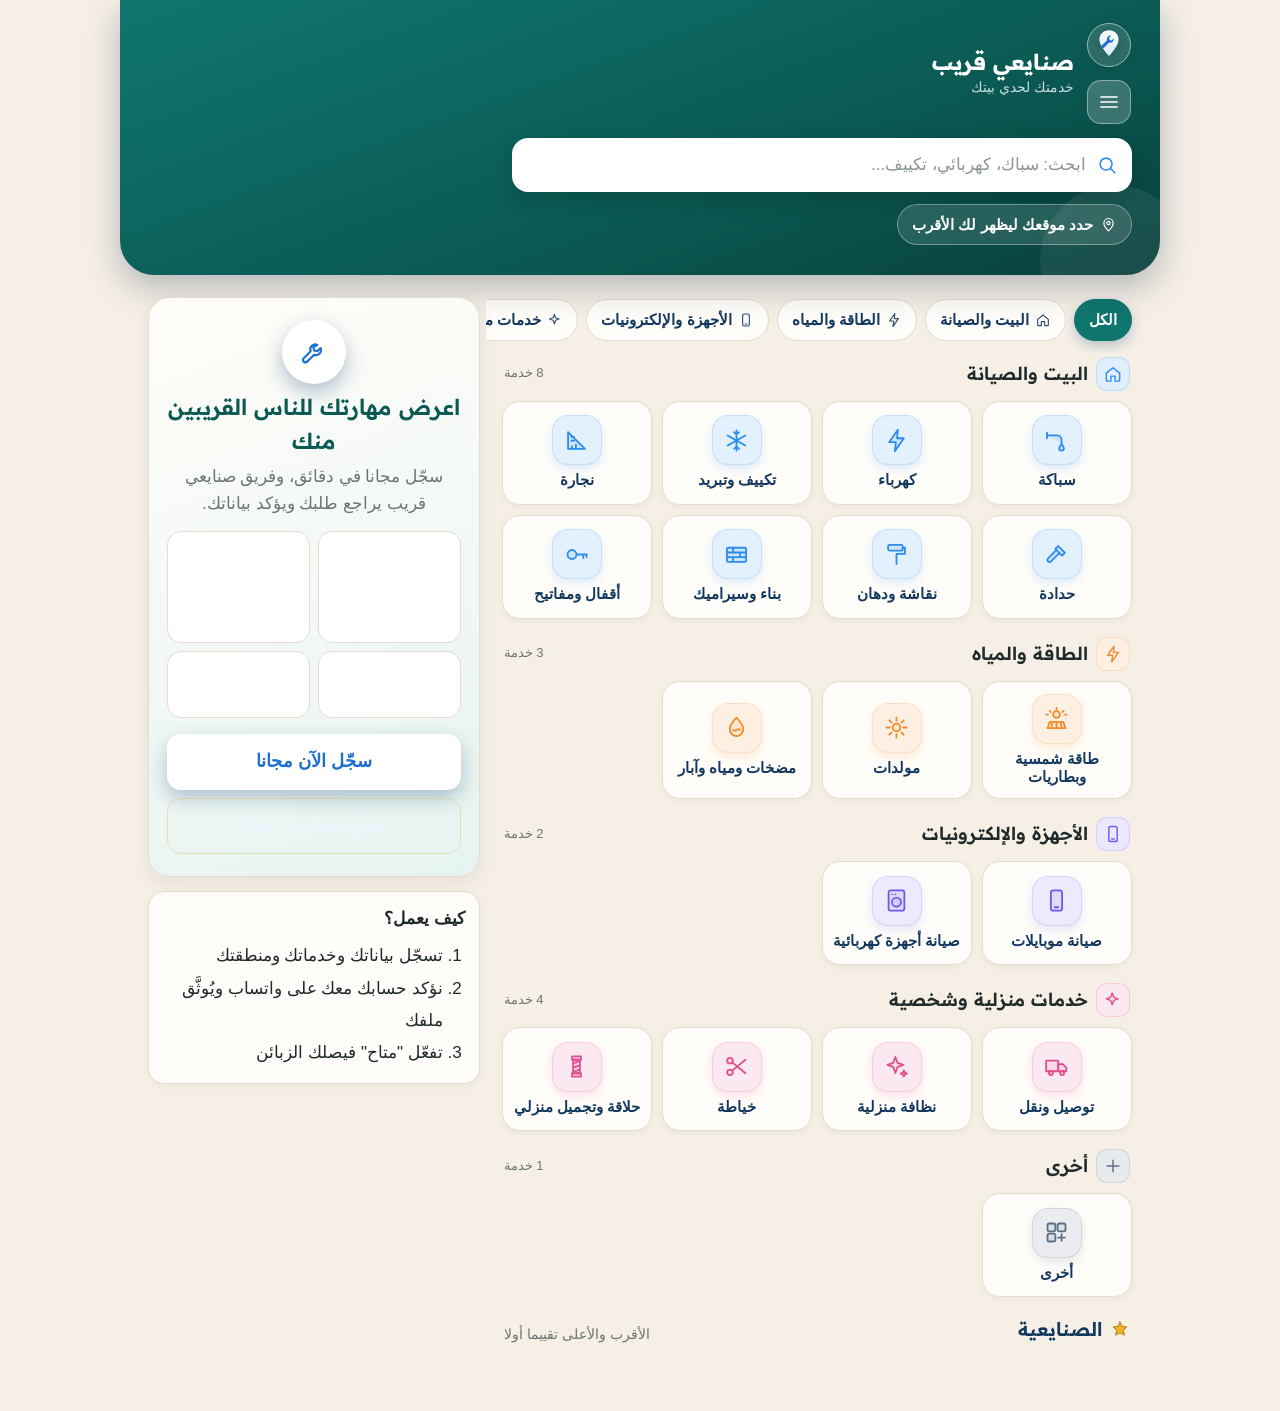
==== commit 64248e87: "App: active-now/last-seen labels, requests split (sent/received), admin web updates Co-Authored-By: " ====
--- a/index.html
+++ b/index.html
@@ -11,8 +11,8 @@
 <link rel="apple-touch-icon" href="icon-192.png">
 <link rel="preconnect" href="https://fonts.googleapis.com"><link rel="preconnect" href="https://fonts.gstatic.com" crossorigin>
 <link href="https://fonts.googleapis.com/css2?family=Readex+Pro:wght@300;400;500;600;700&display=swap" rel="stylesheet">
-<link rel="stylesheet" href="styles.css?v=17">
-<link rel="stylesheet" href="theme.css?v=20">
+<link rel="stylesheet" href="styles.css?v=19">
+<link rel="stylesheet" href="theme.css?v=22">
 </head>
 <body>
 <div id="app"></div>
@@ -20,7 +20,7 @@
 <div id="modal"></div>
 <noscript>التطبيق يحتاج تفعيل JavaScript.</noscript>
 <script src="data.js?v=18"></script>
-<script src="db.js?v=23"></script>
+<script src="db.js?v=28"></script>
 <script src="icons.js?v=18"></script>
 <script src="common.js?v=20"></script>
 <script src="app.js?v=21"></script>
--- a/theme.css
+++ b/theme.css
@@ -312,3 +312,333 @@
 .ring::before{content:"";position:absolute;inset:3px;border-radius:50%;background:#fff}
 .ring b{position:relative;font-size:9px;color:var(--c);font-weight:800}
 .ring.big{width:46px;height:46px}.ring.big::before{inset:4px}.ring.big b{font-size:12px}
+:root{
+  --teal:#0f766e;--teal-d:#0b5a54;--teal-l:#d7efec;--cream:#f5efe6;--ink:#1f2a2a;--mute:#6b7573;
+  --card:#fffdf9;--line:#e4dccf;--ok:#15803d;--warn:#b45309;--warn-bg:#fdf1dc;--bad:#b91c1c;--wa:#1c9a52;--r:16px;
+}
+*{box-sizing:border-box;-webkit-tap-highlight-color:transparent}
+html,body{margin:0;background:var(--cream);color:var(--ink);
+  font-family:"Noto Sans Arabic","Segoe UI",Tahoma,Arial,sans-serif;font-size:17px;line-height:1.55}
+#app{max-width:520px;margin:0 auto;min-height:100vh;min-height:100dvh;display:flex;flex-direction:column;background:var(--cream)}
+a{color:var(--teal)}
+h1,h2,h3,p{margin:0}
+button,input,select,textarea{font:inherit;color:inherit}
+
+/* الرأس */
+.top{position:sticky;top:0;z-index:5;display:flex;align-items:center;gap:8px;padding:10px 12px;background:var(--teal);color:#fff;min-height:56px}
+.top h1{flex:1;font-size:19px;font-weight:700;text-align:center;overflow:hidden;text-overflow:ellipsis;white-space:nowrap}
+.back{width:40px;height:40px;display:flex;align-items:center;justify-content:center;border-radius:50%;color:#fff;text-decoration:none;font-size:30px;line-height:1;background:rgba(255,255,255,.14);border:0;cursor:pointer}
+.back.ghost{background:none;visibility:hidden}
+.main{flex:1;padding:16px 16px 24px}
+.bottom{position:sticky;bottom:0;z-index:4;background:linear-gradient(to top,var(--cream) 82%,rgba(245,239,230,0))}
+.foot{padding:12px 16px 10px;display:flex;gap:10px}
+.bottom .foot:last-child{padding-bottom:calc(12px + env(safe-area-inset-bottom))}
+
+/* الأزرار */
+.btn{flex:1;min-height:56px;padding:0 18px;border-radius:14px;border:2px solid transparent;font-weight:700;font-size:18px;cursor:pointer;display:flex;align-items:center;justify-content:center;gap:8px;text-decoration:none;text-align:center}
+.btn:disabled{opacity:.45;cursor:not-allowed}
+.btn.primary{background:var(--teal);color:#fff}
+.btn.primary:active{background:var(--teal-d)}
+.btn.wa{background:var(--wa);color:#fff}
+.btn.ghost{background:transparent;border-color:var(--teal);color:var(--teal)}
+.btn.danger{background:transparent;border-color:var(--bad);color:var(--bad)}
+.btn.small{min-height:44px;font-size:16px;flex:none;padding:0 16px}
+.linkbtn{background:none;border:0;color:var(--teal);text-decoration:underline;cursor:pointer;padding:8px;font-size:15px}
+
+/* الشاشة الأولى */
+.welcome{flex:1;display:flex;flex-direction:column;justify-content:center;align-items:center;padding:28px 20px;text-align:center;gap:6px}
+.logo svg{width:92px;height:92px}
+.brand{font-size:34px;font-weight:800;color:var(--teal);margin-top:8px}
+.tag{color:var(--mute);margin-bottom:22px}
+.choices{width:100%;display:flex;flex-direction:column;gap:14px}
+.choice{width:100%;border:0;border-radius:20px;padding:22px 16px;background:var(--teal);color:#fff;cursor:pointer;display:flex;flex-direction:column;align-items:center;gap:4px}
+.choice.alt{background:var(--card);color:var(--teal);border:2px solid var(--teal)}
+.choice .ci{font-size:38px;line-height:1.1}
+.choice b{font-size:24px}
+.choice small{font-size:15px;opacity:.9}
+.admin-link{margin-top:26px;font-size:13px;color:var(--mute)}
+
+/* بطاقات وحقول */
+.card{background:var(--card);border:1px solid var(--line);border-radius:var(--r);padding:14px;margin-bottom:12px}
+.card.click{cursor:pointer}
+.card.click:active{background:#f3ece0}
+.field{display:block;margin-bottom:16px}
+.field>span{display:block;font-weight:700;margin-bottom:6px}
+.field small{display:block;color:var(--mute);margin-top:4px;font-size:14px}
+.field input,.field select,.field textarea{width:100%;min-height:52px;padding:10px 14px;border:2px solid var(--line);border-radius:12px;background:#fff}
+.field textarea{min-height:96px;resize:vertical}
+.field input:focus,.field select:focus,.field textarea:focus{outline:none;border-color:var(--teal)}
+.ltr{direction:ltr;text-align:left}
+.row2{display:flex;gap:10px}.row2>*{flex:1}
+.phone-wrap{display:flex;align-items:stretch;direction:ltr;gap:0}
+.phone-wrap b{display:flex;align-items:center;padding:0 12px;background:var(--teal-l);border:2px solid var(--line);border-right:0;border-radius:12px 0 0 12px}
+.phone-wrap input{border-radius:0 12px 12px 0}
+.check{display:flex;align-items:center;gap:10px;margin:-6px 0 16px;font-size:16px}
+.check input{width:22px;height:22px}
+
+/* الخطوات */
+.steps{display:flex;gap:6px;margin-bottom:6px}
+.steps i{flex:1;height:6px;border-radius:3px;background:var(--line)}
+.steps i.on{background:var(--teal)}
+.stepno{color:var(--mute);font-size:14px;margin-bottom:12px}
+.h2{font-size:22px;font-weight:800;margin-bottom:14px}
+
+/* شبكة الخدمات */
+.grid{display:grid;grid-template-columns:1fr 1fr;gap:12px}
+.tile{background:var(--card);border:2px solid var(--line);border-radius:18px;padding:16px 8px;text-align:center;cursor:pointer;min-height:112px;display:flex;flex-direction:column;align-items:center;justify-content:center;gap:6px;font-weight:700;font-size:16px}
+.tile .ti{font-size:36px;line-height:1}
+.tile:active{background:var(--teal-l);border-color:var(--teal)}
+.chips{display:flex;flex-wrap:wrap;gap:8px;margin-bottom:16px}
+.chip{border:2px solid var(--line);background:var(--card);border-radius:999px;padding:8px 14px;cursor:pointer;font-size:16px}
+.chip.on{background:var(--teal);color:#fff;border-color:var(--teal)}
+.seg{display:flex;gap:8px;margin-bottom:16px}
+.seg .chip{flex:1;text-align:center;padding:12px 4px}
+.locchip{display:inline-flex;align-items:center;gap:6px;background:var(--teal-l);color:var(--teal-d);border:0;border-radius:999px;padding:8px 14px;font-weight:700;cursor:pointer;margin-bottom:14px}
+
+/* القائمة */
+.pcard{display:flex;gap:12px;align-items:flex-start}
+.ava{flex:none;width:52px;height:52px;border-radius:50%;background:var(--teal);color:#fff;display:flex;align-items:center;justify-content:center;font-weight:800;font-size:22px}
+.pinfo{flex:1;min-width:0}
+.pname{font-weight:800;font-size:18px}
+.psvc{color:var(--mute);font-size:15px}
+.meta{display:flex;flex-wrap:wrap;gap:6px 14px;margin-top:6px;font-size:15px}
+.meta span{white-space:nowrap}
+.star{color:#d97706;font-weight:700}
+.dot{display:inline-block;width:10px;height:10px;border-radius:50%;background:var(--ok);margin-left:4px}
+.dot.off{background:#a3a3a3}
+.new{background:var(--teal-l);color:var(--teal-d);border-radius:6px;padding:0 8px;font-size:13px;font-weight:700}
+.demo{background:#fde68a;color:#78350f;border-radius:6px;padding:0 8px;font-size:12px;font-weight:700}
+.banner{background:var(--warn-bg);border:1px solid #f1d49b;color:#7a4a07;border-radius:14px;padding:14px;margin-bottom:14px}
+.banner .btn{margin-top:10px;min-height:46px;font-size:16px}
+.empty{text-align:center;padding:40px 16px;color:var(--mute)}
+.empty .big{font-size:56px}
+
+/* الملف */
+.phead{text-align:center;margin-bottom:14px}
+.phead .ava{width:78px;height:78px;font-size:34px;margin:0 auto 8px}
+.stats{display:flex;gap:8px;margin-bottom:12px}
+.stat{flex:1;background:var(--card);border:1px solid var(--line);border-radius:14px;padding:10px 4px;text-align:center}
+.stat b{display:block;font-size:20px;color:var(--teal)}
+.stat small{color:var(--mute);font-size:13px}
+.kv{display:flex;justify-content:space-between;gap:10px;padding:9px 0;border-bottom:1px dashed var(--line)}
+.kv:last-child{border-bottom:0}.kv span:first-child{color:var(--mute)}
+.rev{padding:10px 0;border-bottom:1px dashed var(--line)}.rev:last-child{border-bottom:0}
+.stars{display:flex;gap:6px;justify-content:center;margin:10px 0 18px;direction:ltr}
+.stars button{background:none;border:0;font-size:44px;color:#d4cbbb;cursor:pointer;padding:0 2px;line-height:1}
+.stars button.on{color:#f59e0b}
+
+/* مفتاح متاح الآن */
+.switch{width:100%;border:0;border-radius:22px;padding:22px;font-size:24px;font-weight:800;cursor:pointer;color:#fff;background:#8a8a8a;display:flex;flex-direction:column;align-items:center;gap:4px}
+.switch.on{background:var(--ok)}
+.switch small{font-size:15px;font-weight:400;opacity:.95}
+
+/* المدير */
+.tabs{display:flex;gap:6px;margin-bottom:14px;overflow-x:auto}
+.tabs .chip{white-space:nowrap}
+.btnrow{display:flex;gap:8px;margin-top:10px;flex-wrap:wrap}
+.btnrow .btn{min-height:44px;font-size:15px;flex:1}
+
+/* تنبيهات */
+#toast{position:fixed;left:50%;bottom:90px;transform:translateX(-50%);background:#1f2a2a;color:#fff;padding:12px 18px;border-radius:12px;max-width:88vw;opacity:0;pointer-events:none;transition:opacity .2s;z-index:50;text-align:center}
+#toast.show{opacity:1}
+#modal:empty,#modal2:empty{display:none}
+#modal,#modal2{position:fixed;inset:0;background:rgba(0,0,0,.45);z-index:40;display:flex;align-items:flex-end;justify-content:center}
+.sheet{width:100%;max-width:520px;background:var(--cream);border-radius:22px 22px 0 0;padding:20px 16px calc(20px + env(safe-area-inset-bottom))}
+.sheet h3{font-size:20px;margin-bottom:12px}
+.muted{color:var(--mute)}.center{text-align:center}.mt{margin-top:14px}
+.spin{text-align:center;padding:44px;color:var(--mute)}
+.note{font-size:14px;color:var(--mute);margin-top:6px}
+
+/* ===== v2: قائمة الخدمات المنسدلة وكلمة السر والملف الشخصي ===== */
+.select{width:100%;min-height:52px;padding:10px 14px;border:2px solid var(--line);border-radius:12px;background:#fff;display:flex;align-items:center;justify-content:space-between;gap:8px;cursor:pointer;text-align:right}
+.select i{font-style:normal;color:var(--teal)}
+.select:focus{outline:none;border-color:var(--teal)}
+.sv-chips{margin:10px 0 0}
+.sv-chips .chip{cursor:default;font-size:15px;padding:6px 12px}
+.sheet{max-height:88vh;overflow:auto}
+.search{width:100%;min-height:48px;padding:8px 14px;border:2px solid var(--line);border-radius:12px;background:#fff;margin-bottom:10px}
+.slist{max-height:50vh;overflow:auto;border:1px solid var(--line);border-radius:12px;background:var(--card)}
+.srow{display:flex;align-items:center;gap:12px;padding:13px 14px;border-bottom:1px solid var(--line);cursor:pointer;font-size:17px}
+.srow:last-child{border-bottom:0}
+.srow input{width:22px;height:22px;flex:none}
+.srow .si{font-size:24px;width:30px;text-align:center}
+.pwbox{position:relative;direction:ltr}
+.pwbox input{width:100%;min-height:52px;padding:10px 48px 10px 14px;border:2px solid var(--line);border-radius:12px;background:#fff}
+.pwbox input:focus{outline:none;border-color:var(--teal)}
+.pwbox .eye{position:absolute;right:6px;top:50%;transform:translateY(-50%);width:40px;height:40px;border:0;background:none;font-size:20px;cursor:pointer}
+.tabbar{display:flex;border-top:1px solid var(--line);background:var(--card);padding-bottom:env(safe-area-inset-bottom)}
+.tabbar a{flex:1;display:flex;flex-direction:column;align-items:center;gap:0;padding:8px 4px;color:var(--mute);text-decoration:none;font-size:13px}
+.tabbar a i{font-style:normal;font-size:22px;line-height:1.2}
+.tabbar a.on{color:var(--teal);font-weight:700}
+.badge{display:inline-block;margin-top:6px;padding:2px 12px;border-radius:999px;font-size:14px;font-weight:700}
+.st-approved{background:#d9f2e1;color:#14672f}
+.st-pending{background:#fdf1dc;color:#7a4a07}
+.st-rejected{background:#fbe0e0;color:#8f1d1d}
+.cardhead{display:flex;justify-content:space-between;align-items:center;margin-bottom:4px}
+.acts{display:flex;gap:8px;margin:10px 0}
+.acts .btn{flex:1}
+.dangertxt{color:var(--bad)}
+.card.link{display:block;text-decoration:none;color:inherit}
+
+/* ===== لوحة المدير ===== */
+body.admin #app{max-width:1020px;background:var(--cream)}
+.anav{display:flex;gap:6px;overflow-x:auto;padding:10px 12px;background:var(--card);border-bottom:1px solid var(--line);position:sticky;top:56px;z-index:4}
+.anav button{flex:none;border:0;background:transparent;padding:10px 14px;border-radius:10px;font-weight:700;color:var(--mute);cursor:pointer;font-size:16px;white-space:nowrap}
+.anav button.on{background:var(--teal);color:#fff}
+.anav .cnt{background:#e05252;color:#fff;border-radius:999px;font-size:12px;padding:0 7px;margin-right:4px}
+.sgrid{display:grid;grid-template-columns:repeat(2,1fr);gap:10px;margin-bottom:14px}
+.sbox{background:var(--card);border:1px solid var(--line);border-radius:14px;padding:12px;text-align:center}
+.sbox b{display:block;font-size:26px;color:var(--teal);line-height:1.2}
+.sbox small{color:var(--mute);font-size:13px}
+.sbox.warn b{color:var(--warn)}
+.bars{display:flex;align-items:flex-end;gap:8px;height:150px;padding:8px 4px 0}
+.bars .bar{flex:1;display:flex;flex-direction:column;align-items:center;justify-content:flex-end;height:100%;gap:2px}
+.bars .bar i{display:block;width:100%;background:var(--teal);border-radius:6px 6px 0 0;min-height:3px}
+.bars .bar b{font-size:13px}.bars .bar small{font-size:11px;color:var(--mute)}
+.tbl{width:100%;border-collapse:collapse;font-size:15px}
+.tbl th,.tbl td{padding:8px 6px;text-align:right;border-bottom:1px dashed var(--line)}
+.tbl th{color:var(--mute);font-weight:600;font-size:13px}
+.toolbar{display:flex;flex-wrap:wrap;gap:8px;margin-bottom:12px}
+.toolbar input,.toolbar select{flex:1 1 150px;min-height:46px;padding:6px 12px;border:2px solid var(--line);border-radius:12px;background:#fff}
+.toolbar .btn{flex:none;min-height:46px;font-size:15px;padding:0 14px}
+.acard .meta{margin-top:6px}
+.acard .btnrow .btn{flex:1 1 auto;min-width:92px}
+.srv{display:flex;align-items:center;gap:8px;padding:10px;background:var(--card);border:1px solid var(--line);border-radius:14px;margin-bottom:8px}
+.srv.off{opacity:.55}
+.srv .si{font-size:28px;width:38px;text-align:center}
+.srv .nm{flex:1;min-width:0}
+.srv .nm b{display:block}.srv .nm small{color:var(--mute)}
+.mini{min-width:38px;height:38px;border:1px solid var(--line);background:#fff;border-radius:10px;cursor:pointer;font-size:16px}
+.mini:disabled{opacity:.3}
+.emojis{display:flex;flex-wrap:wrap;gap:6px;margin:-6px 0 14px}
+.emojis button{width:40px;height:40px;font-size:22px;border:1px solid var(--line);background:#fff;border-radius:10px;cursor:pointer}
+.pill{display:inline-block;padding:1px 9px;border-radius:999px;font-size:12px;font-weight:700;background:var(--teal-l);color:var(--teal-d)}
+.pill.off{background:#eee;color:#666}.pill.bad{background:#fbe0e0;color:#8f1d1d}.pill.warn{background:#fdf1dc;color:#7a4a07}
+.copybox{background:#fff;border:2px dashed var(--teal);border-radius:12px;padding:12px;text-align:center;font-size:20px;font-weight:800;letter-spacing:1px;direction:ltr;margin:10px 0}
+@media (min-width:760px){
+  body.admin .sgrid{grid-template-columns:repeat(4,1fr)}
+  body.admin .agrid{display:grid;grid-template-columns:1fr 1fr;gap:12px}
+  body.admin .agrid .card{margin-bottom:0}
+  body.admin .main{padding:20px 22px 30px}
+  body.admin .sheet{max-width:560px;border-radius:22px;margin:auto}
+  body.admin #modal,body.admin #modal2{align-items:center}
+}
+
+#modal2{z-index:50}
+
+.ava{overflow:hidden}.ava img{width:100%;height:100%;object-fit:cover;display:block}
+.ava.big{width:84px;height:84px;font-size:36px}
+.photorow{display:flex;align-items:center;gap:14px}
+.phone-wrap input.bad{border-color:var(--red,#b91c1c)}
+.pbar{height:8px;background:var(--line);border-radius:6px;overflow:hidden;margin:6px 0}.pbar i{display:block;height:100%;background:var(--teal)}
+.todo{margin:6px 0 0;padding:0;list-style:none;font-size:14px}.todo li{padding:2px 0}
+body.admin .acard .ava{width:44px;height:44px;font-size:18px}
+.acard .top2{display:flex;gap:10px;align-items:center}
+
+/* ===== الرئيسية الجديدة ===== */
+.home{flex:1;display:flex;flex-direction:column}
+.hero{position:relative;background:linear-gradient(160deg,#0f766e 0%,#0b5a54 60%,#083f3b 100%);color:#fff;padding:14px 16px 56px;border-radius:0 0 28px 28px;overflow:hidden}
+.hero::before,.hero::after{content:"";position:absolute;border-radius:50%;background:rgba(255,255,255,.07)}
+.hero::before{width:220px;height:220px;top:-90px;left:-60px}.hero::after{width:150px;height:150px;bottom:-60px;right:-30px}
+.herotop{position:relative;display:flex;align-items:center;gap:12px;margin-bottom:14px}
+.logo.sm svg{width:46px;height:46px;display:block;filter:drop-shadow(0 2px 6px rgba(0,0,0,.25))}
+.hname{flex:1;line-height:1.25}.hname b{font-size:22px;font-weight:800;display:block}.hname small{opacity:.85;font-size:14px}
+.searchbar{position:relative;display:flex;align-items:center;gap:8px;background:#fff;border-radius:16px;padding:0 14px;box-shadow:0 8px 22px rgba(0,0,0,.18)}
+.searchbar span{font-size:20px}
+.searchbar input{flex:1;min-width:0;height:54px;border:0;outline:none;background:transparent;font-size:17px;color:var(--ink)}
+.searchbar button{border:0;background:var(--teal-l);color:var(--teal-d);width:30px;height:30px;border-radius:50%;cursor:pointer;font-size:14px}
+.locchip2{position:relative;margin-top:12px;border:1px solid rgba(255,255,255,.35);background:rgba(255,255,255,.12);color:#fff;border-radius:999px;padding:8px 14px;font-weight:700;font-size:15px;cursor:pointer}
+.sides{display:grid;grid-template-columns:1fr 1fr;gap:10px;padding:0 16px;margin-top:-34px;position:relative;z-index:2}
+.side{border:2px solid transparent;background:var(--card);border-radius:18px;padding:12px 8px;text-align:center;cursor:pointer;box-shadow:0 6px 16px rgba(31,42,42,.12);display:flex;flex-direction:column;align-items:center;gap:1px;transition:transform .15s}
+.side i{font-style:normal;font-size:26px}.side b{font-size:17px}.side small{font-size:12.5px;color:var(--mute);line-height:1.3}
+.side.on{background:var(--teal);color:#fff;border-color:var(--teal-d);transform:translateY(-3px)}.side.on small{color:rgba(255,255,255,.85)}
+.panels{padding:16px 16px 28px}
+.panels.s-client .pprov,.panels.s-prov .pclient{display:none}
+.catchips{display:flex;gap:8px;overflow-x:auto;padding:2px 0 12px;margin:0 -16px;padding-inline:16px;scrollbar-width:none}.catchips::-webkit-scrollbar{display:none}
+.chip{flex:none;border:1.5px solid var(--line);background:var(--card);border-radius:999px;padding:8px 14px;font-weight:700;font-size:15px;cursor:pointer;white-space:nowrap}
+.chip.on{background:var(--teal);border-color:var(--teal);color:#fff}
+.cat{margin-bottom:18px;animation:rise .35s both}
+@keyframes rise{from{opacity:0;transform:translateY(8px)}to{opacity:1;transform:none}}
+.cathead{display:flex;align-items:center;gap:8px;margin:4px 2px 10px}.cathead i{font-style:normal;width:34px;height:34px;border-radius:11px;display:flex;align-items:center;justify-content:center;background:color-mix(in srgb,var(--c) 14%,#fff);font-size:18px}
+.cathead b{flex:1;font-size:18px;color:var(--ink)}.cathead small{color:var(--mute)}
+.grid{grid-template-columns:repeat(3,1fr);gap:10px}
+.tile{min-height:104px;padding:12px 6px;border:1.5px solid var(--line);border-radius:18px;background:var(--card);box-shadow:0 2px 6px rgba(31,42,42,.05);transition:transform .12s,box-shadow .12s,border-color .12s}
+.tile:hover{transform:translateY(-2px);box-shadow:0 8px 18px rgba(31,42,42,.1);border-color:var(--c,var(--teal))}
+.tile .ti{width:50px;height:50px;border-radius:16px;display:flex;align-items:center;justify-content:center;font-size:28px;background:color-mix(in srgb,var(--c,#0f766e) 13%,#fff)}
+.tile .tn{font-size:14.5px;line-height:1.25;font-weight:700}
+.tile:active{transform:scale(.97);background:color-mix(in srgb,var(--c,#0f766e) 10%,#fff)}
+.provhero{background:linear-gradient(160deg,#fffdf9,#e6f4f1);border:1px solid var(--line);border-radius:22px;padding:22px 18px;text-align:center;box-shadow:0 6px 18px rgba(31,42,42,.07);margin-bottom:14px}
+.provhero .pe{font-size:44px}.provhero h2{font-size:22px;margin:6px 0;color:var(--teal-d)}.provhero p{color:var(--mute);margin-bottom:14px}
+.perks{list-style:none;padding:0;margin:0 0 16px;display:grid;grid-template-columns:1fr 1fr;gap:8px;text-align:right}
+.perks li{background:#fff;border:1px solid var(--line);border-radius:14px;padding:10px;font-weight:700;font-size:14.5px;display:flex;align-items:center;gap:8px}.perks i{font-style:normal;font-size:20px}
+.provhero .btn{width:100%;margin-top:8px}
+.how ol{margin:8px 0 0;padding-inline-start:22px;line-height:1.9}
+.mecard .mehead{display:flex;gap:12px;align-items:center;margin-bottom:10px}
+.vtag{display:inline-block;background:#dcfce7;color:#166534;border-radius:999px;padding:1px 9px;font-size:12.5px;font-weight:800;vertical-align:middle}
+.card{box-shadow:0 2px 8px rgba(31,42,42,.05)}
+.pcard-wrap{transition:transform .12s,box-shadow .12s}.pcard-wrap:hover{transform:translateY(-2px);box-shadow:0 8px 18px rgba(31,42,42,.1)}
+.btnrow{display:flex;gap:8px;flex-wrap:wrap}
+/* الشاشات الواسعة: القسمان جنبا إلى جنب (الخدمات يمينا، الصنايعي يسارا) */
+@media (min-width:860px){
+  body.is-home #app{max-width:1040px}
+  body.is-home .hero{border-radius:0 0 34px 34px;padding:22px 28px 64px}
+  body.is-home .hero .searchbar{max-width:620px}
+  body.is-home .sides{display:none}
+  body.is-home .hero{padding-bottom:30px}
+  body.is-home .panels{display:grid;grid-template-columns:minmax(0,1.9fr) minmax(300px,1fr);gap:22px;align-items:start;padding:22px 28px 40px}
+  body.is-home .panels .pprov,body.is-home .panels .pclient{display:block!important}
+  body.is-home .panels .pprov{position:sticky;top:16px}
+  body.is-home .grid{grid-template-columns:repeat(4,1fr)}
+}
+
+/* تبويب القسمين ثابت أعلى الشاشة أثناء التمرير */
+.hero{padding-bottom:22px}
+.sides{margin-top:0;padding:8px 16px;position:sticky;top:0;z-index:30;background:rgba(245,239,230,.95);-webkit-backdrop-filter:blur(8px);backdrop-filter:blur(8px);box-shadow:0 4px 12px rgba(31,42,42,.08);gap:8px}
+.side{flex-direction:row;justify-content:center;gap:8px;padding:9px 6px;border-radius:14px;box-shadow:none;border:1.5px solid var(--line)}
+.side i{font-size:20px}.side b{font-size:16px}.side small{display:none}
+.side.on{transform:none;box-shadow:0 3px 8px rgba(15,118,110,.35)}
+/* شبكة الصنايعية */
+.sechead{display:flex;align-items:baseline;justify-content:space-between;margin:8px 2px 10px}.sechead b{font-size:19px}.sechead small{color:var(--mute)}
+.pgrid{display:grid;grid-template-columns:repeat(2,1fr);gap:10px}
+@media (min-width:520px){.pgrid{grid-template-columns:repeat(3,1fr)}}
+.gcard{display:flex;flex-direction:column;align-items:center;gap:5px;padding:12px 8px;border:1.5px solid var(--line);background:var(--card);border-radius:18px;box-shadow:0 2px 6px rgba(31,42,42,.05);cursor:pointer;text-align:center;font-family:inherit;color:var(--ink);transition:transform .12s,box-shadow .12s;animation:rise .3s both}
+.gcard:hover{transform:translateY(-2px);box-shadow:0 8px 18px rgba(31,42,42,.1)}
+.gph{position:relative}.gph .ava{width:72px;height:72px;font-size:30px}
+.gph .dot{position:absolute;bottom:2px;inset-inline-end:2px;width:15px;height:15px;border-radius:50%;background:#9ca3af;border:2.5px solid #fff}.gph .dot.on{background:#16a34a}
+.gname{font-size:15.5px;line-height:1.25;max-width:100%;overflow:hidden;text-overflow:ellipsis;white-space:nowrap}
+.vmark{color:#16a34a;font-size:13px}
+.gstar{font-size:13.5px}.gstar .star{color:#d97706;font-weight:800}
+.gchips{display:flex;flex-wrap:wrap;gap:4px;justify-content:center}
+.mchip{background:var(--teal-l);color:var(--teal-d);border-radius:8px;padding:2px 8px;font-size:12.5px;font-weight:700;white-space:nowrap}.mchip.more{background:#eee;color:#555}
+@media (min-width:860px){body.is-home .pgrid{grid-template-columns:repeat(4,1fr)}}
+/* بطاقات الخدمات أصغر ليصل المستخدم للصنايعية أسرع */
+@media (max-width:859px){
+  .grid{grid-template-columns:repeat(4,1fr);gap:8px}
+  .tile{min-height:88px;padding:9px 3px;border-radius:15px}
+  .tile .ti{width:40px;height:40px;font-size:22px;border-radius:13px}
+  .tile .tn{font-size:12.5px}
+}
+.mgrp{border:1px solid var(--line);border-radius:14px;padding:10px 12px;margin-top:10px}.mgrp>b{display:block;margin-bottom:6px}
+.plist{display:flex;flex-direction:column;gap:8px}
+.prow{display:flex;align-items:center;gap:12px;background:#fff;border:1px solid var(--line);border-radius:14px;padding:10px 12px;cursor:pointer}
+.prow:hover{border-color:var(--teal)}
+.prow .ava{width:42px;height:42px;font-size:17px;flex:none}
+.pr-main{flex:1;min-width:0}
+.pr-name{font-weight:800;font-size:15px;display:flex;flex-wrap:wrap;gap:6px;align-items:center}
+.pr-sub{font-size:12.5px;color:var(--mute);margin-top:3px;line-height:1.5}
+.prow .chev{font-size:13px;font-weight:700;color:var(--teal);flex:none;border:1px solid var(--line);border-radius:10px;padding:6px 12px}
+.prq{display:flex;gap:6px;flex:none}.prq .btn{padding:6px 10px;font-size:13px}
+.mhead{display:flex;align-items:center;gap:10px;margin-bottom:10px}.mhead b{font-size:17px}
+.kvs{margin-top:8px}.kvs .kv{padding:7px 0;border-bottom:1px dashed var(--line);font-size:14px}.kvs .kv:last-child{border:0}
+.rhead{display:flex;align-items:center;justify-content:space-between;gap:8px;margin-bottom:4px}
+.rsel{border:1px solid var(--line);border-radius:10px;padding:6px 10px;background:#fff;font-size:13.5px;font-family:inherit}
+.rtotal{font-size:14px;margin:4px 0 2px}.rtotal b{font-size:26px}
+.rtotal .up{color:#1a7f4b;font-size:12.5px;margin-inline-start:8px}.rtotal .down{color:#b42318;font-size:12.5px;margin-inline-start:8px}
+.bars.dense{gap:3px}.bars.dense .bar b{font-size:10px}.bars.dense .bar small{font-size:9.5px;white-space:nowrap}
+.editbtn{width:auto;min-width:0;height:32px;padding:0 14px;font-size:13px;font-weight:700;color:var(--teal)}
+.card.locked input:disabled,.card.locked textarea:disabled,.card.locked select:disabled{background:#f3f6fa;color:#52667d;border-color:transparent;opacity:1;-webkit-text-fill-color:#52667d}
+.rvcard.hid{opacity:.7;border-style:dashed}
+.rv-top{display:flex;align-items:center;gap:8px;flex-wrap:wrap}
+.rv-c{margin:8px 0;line-height:1.7}
+
+.mhead .btn{width:auto;flex:none;padding:8px 16px}
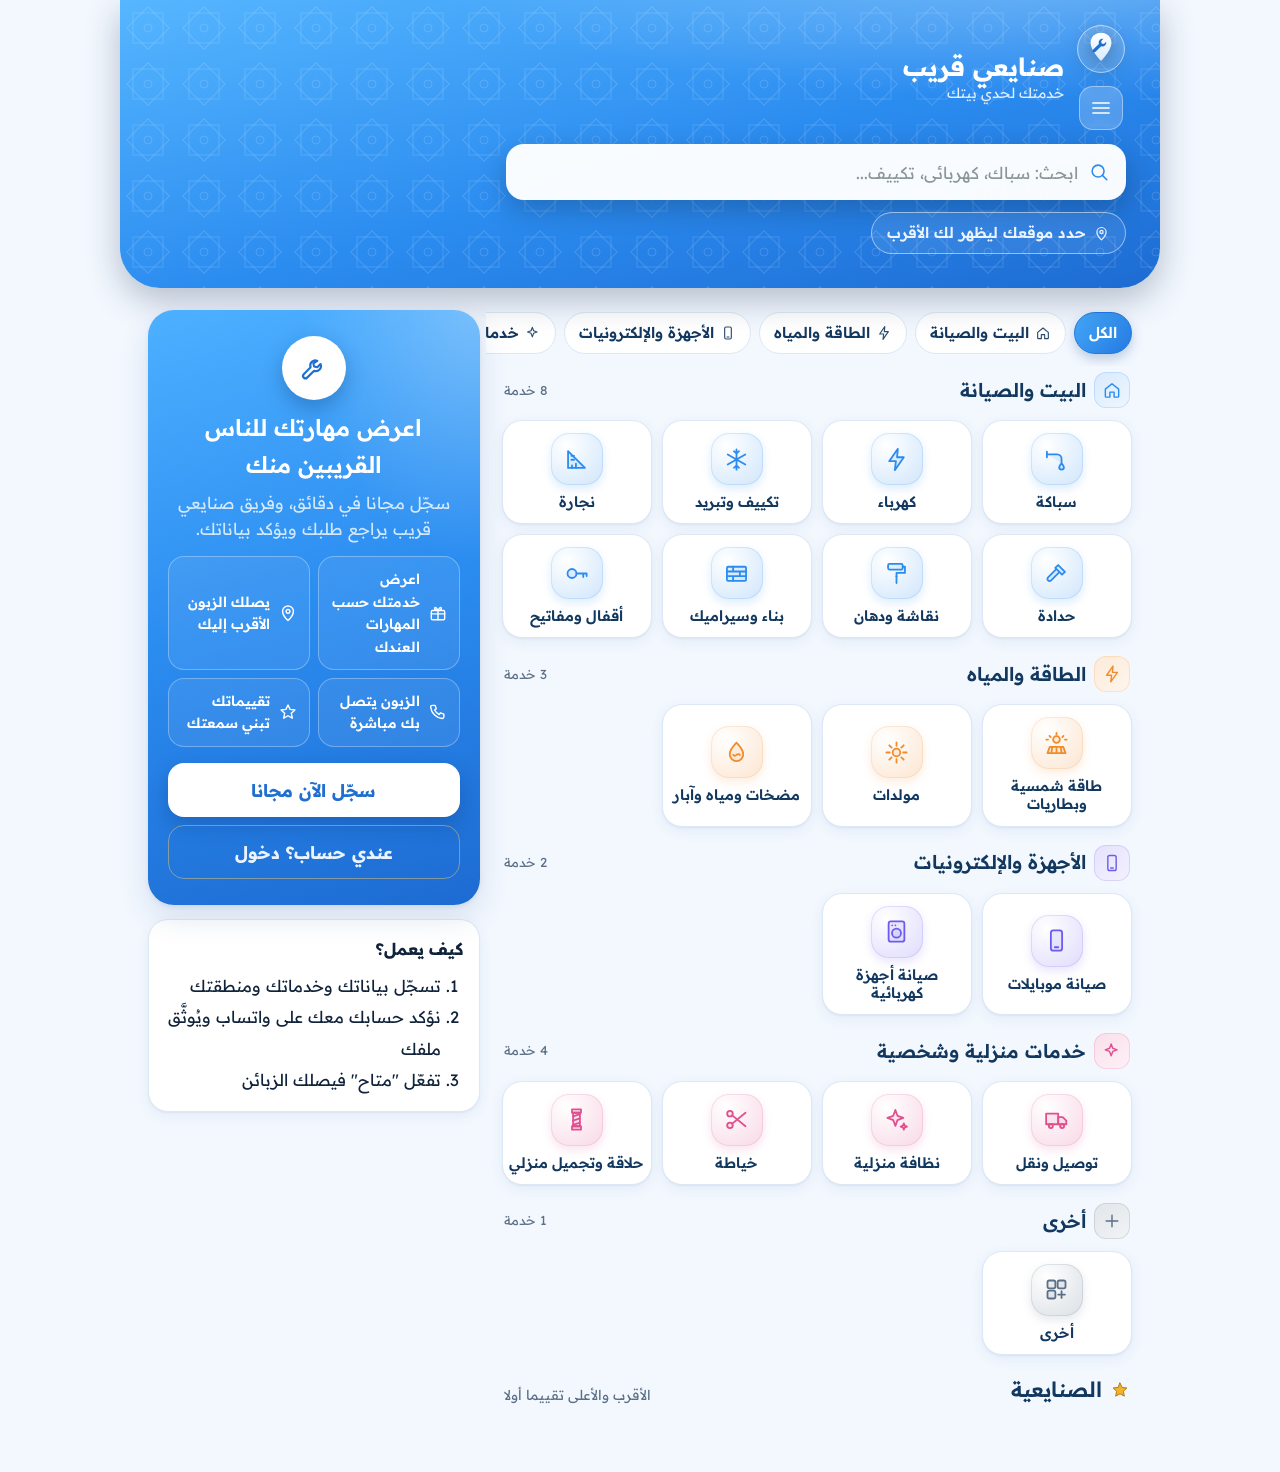
==== commit 9ab5af02: "Fix teal theme regression (theme.css had styles.css appended), admin redesign (admin.css), lapsed st" ====
--- a/index.html
+++ b/index.html
@@ -11,8 +11,8 @@
 <link rel="apple-touch-icon" href="icon-192.png">
 <link rel="preconnect" href="https://fonts.googleapis.com"><link rel="preconnect" href="https://fonts.gstatic.com" crossorigin>
 <link href="https://fonts.googleapis.com/css2?family=Readex+Pro:wght@300;400;500;600;700&display=swap" rel="stylesheet">
-<link rel="stylesheet" href="styles.css?v=19">
-<link rel="stylesheet" href="theme.css?v=22">
+<link rel="stylesheet" href="styles.css?v=20">
+<link rel="stylesheet" href="theme.css?v=23">
 </head>
 <body>
 <div id="app"></div>
@@ -20,7 +20,7 @@
 <div id="modal"></div>
 <noscript>التطبيق يحتاج تفعيل JavaScript.</noscript>
 <script src="data.js?v=18"></script>
-<script src="db.js?v=28"></script>
+<script src="db.js?v=30"></script>
 <script src="icons.js?v=18"></script>
 <script src="common.js?v=20"></script>
 <script src="app.js?v=21"></script>
--- a/styles.css
+++ b/styles.css
@@ -0,0 +1,307 @@
+:root{
+  --teal:#0f766e;--teal-d:#0b5a54;--teal-l:#d7efec;--cream:#f5efe6;--ink:#1f2a2a;--mute:#6b7573;
+  --card:#fffdf9;--line:#e4dccf;--ok:#15803d;--warn:#b45309;--warn-bg:#fdf1dc;--bad:#b91c1c;--wa:#1c9a52;--r:16px;
+}
+*{box-sizing:border-box;-webkit-tap-highlight-color:transparent}
+html,body{margin:0;background:var(--cream);color:var(--ink);
+  font-family:"Noto Sans Arabic","Segoe UI",Tahoma,Arial,sans-serif;font-size:17px;line-height:1.55}
+#app{max-width:520px;margin:0 auto;min-height:100vh;min-height:100dvh;display:flex;flex-direction:column;background:var(--cream)}
+a{color:var(--teal)}
+h1,h2,h3,p{margin:0}
+button,input,select,textarea{font:inherit;color:inherit}
+
+/* الرأس */
+.top{position:sticky;top:0;z-index:5;display:flex;align-items:center;gap:8px;padding:10px 12px;background:var(--teal);color:#fff;min-height:56px}
+.top h1{flex:1;font-size:19px;font-weight:700;text-align:center;overflow:hidden;text-overflow:ellipsis;white-space:nowrap}
+.back{width:40px;height:40px;display:flex;align-items:center;justify-content:center;border-radius:50%;color:#fff;text-decoration:none;font-size:30px;line-height:1;background:rgba(255,255,255,.14);border:0;cursor:pointer}
+.back.ghost{background:none;visibility:hidden}
+.main{flex:1;padding:16px 16px 24px}
+.bottom{position:sticky;bottom:0;z-index:4;background:linear-gradient(to top,var(--cream) 82%,rgba(245,239,230,0))}
+.foot{padding:12px 16px 10px;display:flex;gap:10px}
+.bottom .foot:last-child{padding-bottom:calc(12px + env(safe-area-inset-bottom))}
+
+/* الأزرار */
+.btn{flex:1;min-height:56px;padding:0 18px;border-radius:14px;border:2px solid transparent;font-weight:700;font-size:18px;cursor:pointer;display:flex;align-items:center;justify-content:center;gap:8px;text-decoration:none;text-align:center}
+.btn:disabled{opacity:.45;cursor:not-allowed}
+.btn.primary{background:var(--teal);color:#fff}
+.btn.primary:active{background:var(--teal-d)}
+.btn.wa{background:var(--wa);color:#fff}
+.btn.ghost{background:transparent;border-color:var(--teal);color:var(--teal)}
+.btn.danger{background:transparent;border-color:var(--bad);color:var(--bad)}
+.btn.small{min-height:44px;font-size:16px;flex:none;padding:0 16px}
+.linkbtn{background:none;border:0;color:var(--teal);text-decoration:underline;cursor:pointer;padding:8px;font-size:15px}
+
+/* الشاشة الأولى */
+.welcome{flex:1;display:flex;flex-direction:column;justify-content:center;align-items:center;padding:28px 20px;text-align:center;gap:6px}
+.logo svg{width:92px;height:92px}
+.brand{font-size:34px;font-weight:800;color:var(--teal);margin-top:8px}
+.tag{color:var(--mute);margin-bottom:22px}
+.choices{width:100%;display:flex;flex-direction:column;gap:14px}
+.choice{width:100%;border:0;border-radius:20px;padding:22px 16px;background:var(--teal);color:#fff;cursor:pointer;display:flex;flex-direction:column;align-items:center;gap:4px}
+.choice.alt{background:var(--card);color:var(--teal);border:2px solid var(--teal)}
+.choice .ci{font-size:38px;line-height:1.1}
+.choice b{font-size:24px}
+.choice small{font-size:15px;opacity:.9}
+.admin-link{margin-top:26px;font-size:13px;color:var(--mute)}
+
+/* بطاقات وحقول */
+.card{background:var(--card);border:1px solid var(--line);border-radius:var(--r);padding:14px;margin-bottom:12px}
+.card.click{cursor:pointer}
+.card.click:active{background:#f3ece0}
+.field{display:block;margin-bottom:16px}
+.field>span{display:block;font-weight:700;margin-bottom:6px}
+.field small{display:block;color:var(--mute);margin-top:4px;font-size:14px}
+.field input,.field select,.field textarea{width:100%;min-height:52px;padding:10px 14px;border:2px solid var(--line);border-radius:12px;background:#fff}
+.field textarea{min-height:96px;resize:vertical}
+.field input:focus,.field select:focus,.field textarea:focus{outline:none;border-color:var(--teal)}
+.ltr{direction:ltr;text-align:left}
+.row2{display:flex;gap:10px}.row2>*{flex:1}
+.phone-wrap{display:flex;align-items:stretch;direction:ltr;gap:0}
+.phone-wrap b{display:flex;align-items:center;padding:0 12px;background:var(--teal-l);border:2px solid var(--line);border-right:0;border-radius:12px 0 0 12px}
+.phone-wrap input{border-radius:0 12px 12px 0}
+.check{display:flex;align-items:center;gap:10px;margin:-6px 0 16px;font-size:16px}
+.check input{width:22px;height:22px}
+
+/* الخطوات */
+.steps{display:flex;gap:6px;margin-bottom:6px}
+.steps i{flex:1;height:6px;border-radius:3px;background:var(--line)}
+.steps i.on{background:var(--teal)}
+.stepno{color:var(--mute);font-size:14px;margin-bottom:12px}
+.h2{font-size:22px;font-weight:800;margin-bottom:14px}
+
+/* شبكة الخدمات */
+.grid{display:grid;grid-template-columns:1fr 1fr;gap:12px}
+.tile{background:var(--card);border:2px solid var(--line);border-radius:18px;padding:16px 8px;text-align:center;cursor:pointer;min-height:112px;display:flex;flex-direction:column;align-items:center;justify-content:center;gap:6px;font-weight:700;font-size:16px}
+.tile .ti{font-size:36px;line-height:1}
+.tile:active{background:var(--teal-l);border-color:var(--teal)}
+.chips{display:flex;flex-wrap:wrap;gap:8px;margin-bottom:16px}
+.chip{border:2px solid var(--line);background:var(--card);border-radius:999px;padding:8px 14px;cursor:pointer;font-size:16px}
+.chip.on{background:var(--teal);color:#fff;border-color:var(--teal)}
+.seg{display:flex;gap:8px;margin-bottom:16px}
+.seg .chip{flex:1;text-align:center;padding:12px 4px}
+.locchip{display:inline-flex;align-items:center;gap:6px;background:var(--teal-l);color:var(--teal-d);border:0;border-radius:999px;padding:8px 14px;font-weight:700;cursor:pointer;margin-bottom:14px}
+
+/* القائمة */
+.pcard{display:flex;gap:12px;align-items:flex-start}
+.ava{flex:none;width:52px;height:52px;border-radius:50%;background:var(--teal);color:#fff;display:flex;align-items:center;justify-content:center;font-weight:800;font-size:22px}
+.pinfo{flex:1;min-width:0}
+.pname{font-weight:800;font-size:18px}
+.psvc{color:var(--mute);font-size:15px}
+.meta{display:flex;flex-wrap:wrap;gap:6px 14px;margin-top:6px;font-size:15px}
+.meta span{white-space:nowrap}
+.star{color:#d97706;font-weight:700}
+.dot{display:inline-block;width:10px;height:10px;border-radius:50%;background:var(--ok);margin-left:4px}
+.dot.off{background:#a3a3a3}
+.new{background:var(--teal-l);color:var(--teal-d);border-radius:6px;padding:0 8px;font-size:13px;font-weight:700}
+.demo{background:#fde68a;color:#78350f;border-radius:6px;padding:0 8px;font-size:12px;font-weight:700}
+.banner{background:var(--warn-bg);border:1px solid #f1d49b;color:#7a4a07;border-radius:14px;padding:14px;margin-bottom:14px}
+.banner .btn{margin-top:10px;min-height:46px;font-size:16px}
+.empty{text-align:center;padding:40px 16px;color:var(--mute)}
+.empty .big{font-size:56px}
+
+/* الملف */
+.phead{text-align:center;margin-bottom:14px}
+.phead .ava{width:78px;height:78px;font-size:34px;margin:0 auto 8px}
+.stats{display:flex;gap:8px;margin-bottom:12px}
+.stat{flex:1;background:var(--card);border:1px solid var(--line);border-radius:14px;padding:10px 4px;text-align:center}
+.stat b{display:block;font-size:20px;color:var(--teal)}
+.stat small{color:var(--mute);font-size:13px}
+.kv{display:flex;justify-content:space-between;gap:10px;padding:9px 0;border-bottom:1px dashed var(--line)}
+.kv:last-child{border-bottom:0}.kv span:first-child{color:var(--mute)}
+.rev{padding:10px 0;border-bottom:1px dashed var(--line)}.rev:last-child{border-bottom:0}
+.stars{display:flex;gap:6px;justify-content:center;margin:10px 0 18px;direction:ltr}
+.stars button{background:none;border:0;font-size:44px;color:#d4cbbb;cursor:pointer;padding:0 2px;line-height:1}
+.stars button.on{color:#f59e0b}
+
+/* مفتاح متاح الآن */
+.switch{width:100%;border:0;border-radius:22px;padding:22px;font-size:24px;font-weight:800;cursor:pointer;color:#fff;background:#8a8a8a;display:flex;flex-direction:column;align-items:center;gap:4px}
+.switch.on{background:var(--ok)}
+.switch small{font-size:15px;font-weight:400;opacity:.95}
+
+/* المدير */
+.tabs{display:flex;gap:6px;margin-bottom:14px;overflow-x:auto}
+.tabs .chip{white-space:nowrap}
+.btnrow{display:flex;gap:8px;margin-top:10px;flex-wrap:wrap}
+.btnrow .btn{min-height:44px;font-size:15px;flex:1}
+
+/* تنبيهات */
+#toast{position:fixed;left:50%;bottom:90px;transform:translateX(-50%);background:#1f2a2a;color:#fff;padding:12px 18px;border-radius:12px;max-width:88vw;opacity:0;pointer-events:none;transition:opacity .2s;z-index:50;text-align:center}
+#toast.show{opacity:1}
+#modal:empty,#modal2:empty{display:none}
+#modal,#modal2{position:fixed;inset:0;background:rgba(0,0,0,.45);z-index:40;display:flex;align-items:flex-end;justify-content:center}
+.sheet{width:100%;max-width:520px;background:var(--cream);border-radius:22px 22px 0 0;padding:20px 16px calc(20px + env(safe-area-inset-bottom))}
+.sheet h3{font-size:20px;margin-bottom:12px}
+.muted{color:var(--mute)}.center{text-align:center}.mt{margin-top:14px}
+.spin{text-align:center;padding:44px;color:var(--mute)}
+.note{font-size:14px;color:var(--mute);margin-top:6px}
+
+/* ===== v2: قائمة الخدمات المنسدلة وكلمة السر والملف الشخصي ===== */
+.select{width:100%;min-height:52px;padding:10px 14px;border:2px solid var(--line);border-radius:12px;background:#fff;display:flex;align-items:center;justify-content:space-between;gap:8px;cursor:pointer;text-align:right}
+.select i{font-style:normal;color:var(--teal)}
+.select:focus{outline:none;border-color:var(--teal)}
+.sv-chips{margin:10px 0 0}
+.sv-chips .chip{cursor:default;font-size:15px;padding:6px 12px}
+.sheet{max-height:88vh;overflow:auto}
+.search{width:100%;min-height:48px;padding:8px 14px;border:2px solid var(--line);border-radius:12px;background:#fff;margin-bottom:10px}
+.slist{max-height:50vh;overflow:auto;border:1px solid var(--line);border-radius:12px;background:var(--card)}
+.srow{display:flex;align-items:center;gap:12px;padding:13px 14px;border-bottom:1px solid var(--line);cursor:pointer;font-size:17px}
+.srow:last-child{border-bottom:0}
+.srow input{width:22px;height:22px;flex:none}
+.srow .si{font-size:24px;width:30px;text-align:center}
+.pwbox{position:relative;direction:ltr}
+.pwbox input{width:100%;min-height:52px;padding:10px 48px 10px 14px;border:2px solid var(--line);border-radius:12px;background:#fff}
+.pwbox input:focus{outline:none;border-color:var(--teal)}
+.pwbox .eye{position:absolute;right:6px;top:50%;transform:translateY(-50%);width:40px;height:40px;border:0;background:none;font-size:20px;cursor:pointer}
+.tabbar{display:flex;border-top:1px solid var(--line);background:var(--card);padding-bottom:env(safe-area-inset-bottom)}
+.tabbar a{flex:1;display:flex;flex-direction:column;align-items:center;gap:0;padding:8px 4px;color:var(--mute);text-decoration:none;font-size:13px}
+.tabbar a i{font-style:normal;font-size:22px;line-height:1.2}
+.tabbar a.on{color:var(--teal);font-weight:700}
+.badge{display:inline-block;margin-top:6px;padding:2px 12px;border-radius:999px;font-size:14px;font-weight:700}
+.st-approved{background:#d9f2e1;color:#14672f}
+.st-pending{background:#fdf1dc;color:#7a4a07}
+.st-rejected{background:#fbe0e0;color:#8f1d1d}
+.cardhead{display:flex;justify-content:space-between;align-items:center;margin-bottom:4px}
+.acts{display:flex;gap:8px;margin:10px 0}
+.acts .btn{flex:1}
+.dangertxt{color:var(--bad)}
+.card.link{display:block;text-decoration:none;color:inherit}
+
+/* ===== لوحة المدير ===== */
+body.admin #app{max-width:1020px;background:var(--cream)}
+.anav{display:flex;gap:6px;overflow-x:auto;padding:10px 12px;background:var(--card);border-bottom:1px solid var(--line);position:sticky;top:56px;z-index:4}
+.anav button{flex:none;border:0;background:transparent;padding:10px 14px;border-radius:10px;font-weight:700;color:var(--mute);cursor:pointer;font-size:16px;white-space:nowrap}
+.anav button.on{background:var(--teal);color:#fff}
+.anav .cnt{background:#e05252;color:#fff;border-radius:999px;font-size:12px;padding:0 7px;margin-right:4px}
+.sgrid{display:grid;grid-template-columns:repeat(2,1fr);gap:10px;margin-bottom:14px}
+.sbox{background:var(--card);border:1px solid var(--line);border-radius:14px;padding:12px;text-align:center}
+.sbox b{display:block;font-size:26px;color:var(--teal);line-height:1.2}
+.sbox small{color:var(--mute);font-size:13px}
+.sbox.warn b{color:var(--warn)}
+.bars{display:flex;align-items:flex-end;gap:8px;height:150px;padding:8px 4px 0}
+.bars .bar{flex:1;display:flex;flex-direction:column;align-items:center;justify-content:flex-end;height:100%;gap:2px}
+.bars .bar i{display:block;width:100%;background:var(--teal);border-radius:6px 6px 0 0;min-height:3px}
+.bars .bar b{font-size:13px}.bars .bar small{font-size:11px;color:var(--mute)}
+.tbl{width:100%;border-collapse:collapse;font-size:15px}
+.tbl th,.tbl td{padding:8px 6px;text-align:right;border-bottom:1px dashed var(--line)}
+.tbl th{color:var(--mute);font-weight:600;font-size:13px}
+.toolbar{display:flex;flex-wrap:wrap;gap:8px;margin-bottom:12px}
+.toolbar input,.toolbar select{flex:1 1 150px;min-height:46px;padding:6px 12px;border:2px solid var(--line);border-radius:12px;background:#fff}
+.toolbar .btn{flex:none;min-height:46px;font-size:15px;padding:0 14px}
+.acard .meta{margin-top:6px}
+.acard .btnrow .btn{flex:1 1 auto;min-width:92px}
+.srv{display:flex;align-items:center;gap:8px;padding:10px;background:var(--card);border:1px solid var(--line);border-radius:14px;margin-bottom:8px}
+.srv.off{opacity:.55}
+.srv .si{font-size:28px;width:38px;text-align:center}
+.srv .nm{flex:1;min-width:0}
+.srv .nm b{display:block}.srv .nm small{color:var(--mute)}
+.mini{min-width:38px;height:38px;border:1px solid var(--line);background:#fff;border-radius:10px;cursor:pointer;font-size:16px}
+.mini:disabled{opacity:.3}
+.emojis{display:flex;flex-wrap:wrap;gap:6px;margin:-6px 0 14px}
+.emojis button{width:40px;height:40px;font-size:22px;border:1px solid var(--line);background:#fff;border-radius:10px;cursor:pointer}
+.pill{display:inline-block;padding:1px 9px;border-radius:999px;font-size:12px;font-weight:700;background:var(--teal-l);color:var(--teal-d)}
+.pill.off{background:#eee;color:#666}.pill.bad{background:#fbe0e0;color:#8f1d1d}.pill.warn{background:#fdf1dc;color:#7a4a07}
+.copybox{background:#fff;border:2px dashed var(--teal);border-radius:12px;padding:12px;text-align:center;font-size:20px;font-weight:800;letter-spacing:1px;direction:ltr;margin:10px 0}
+@media (min-width:760px){
+  body.admin .sgrid{grid-template-columns:repeat(4,1fr)}
+  body.admin .agrid{display:grid;grid-template-columns:1fr 1fr;gap:12px}
+  body.admin .agrid .card{margin-bottom:0}
+  body.admin .main{padding:20px 22px 30px}
+  body.admin .sheet{max-width:560px;border-radius:22px;margin:auto}
+  body.admin #modal,body.admin #modal2{align-items:center}
+}
+
+#modal2{z-index:50}
+
+.ava{overflow:hidden}.ava img{width:100%;height:100%;object-fit:cover;display:block}
+.ava.big{width:84px;height:84px;font-size:36px}
+.photorow{display:flex;align-items:center;gap:14px}
+.phone-wrap input.bad{border-color:var(--red,#b91c1c)}
+.pbar{height:8px;background:var(--line);border-radius:6px;overflow:hidden;margin:6px 0}.pbar i{display:block;height:100%;background:var(--teal)}
+.todo{margin:6px 0 0;padding:0;list-style:none;font-size:14px}.todo li{padding:2px 0}
+body.admin .acard .ava{width:44px;height:44px;font-size:18px}
+.acard .top2{display:flex;gap:10px;align-items:center}
+
+/* ===== الرئيسية الجديدة ===== */
+.home{flex:1;display:flex;flex-direction:column}
+.hero{position:relative;background:linear-gradient(160deg,#0f766e 0%,#0b5a54 60%,#083f3b 100%);color:#fff;padding:14px 16px 56px;border-radius:0 0 28px 28px;overflow:hidden}
+.hero::before,.hero::after{content:"";position:absolute;border-radius:50%;background:rgba(255,255,255,.07)}
+.hero::before{width:220px;height:220px;top:-90px;left:-60px}.hero::after{width:150px;height:150px;bottom:-60px;right:-30px}
+.herotop{position:relative;display:flex;align-items:center;gap:12px;margin-bottom:14px}
+.logo.sm svg{width:46px;height:46px;display:block;filter:drop-shadow(0 2px 6px rgba(0,0,0,.25))}
+.hname{flex:1;line-height:1.25}.hname b{font-size:22px;font-weight:800;display:block}.hname small{opacity:.85;font-size:14px}
+.searchbar{position:relative;display:flex;align-items:center;gap:8px;background:#fff;border-radius:16px;padding:0 14px;box-shadow:0 8px 22px rgba(0,0,0,.18)}
+.searchbar span{font-size:20px}
+.searchbar input{flex:1;min-width:0;height:54px;border:0;outline:none;background:transparent;font-size:17px;color:var(--ink)}
+.searchbar button{border:0;background:var(--teal-l);color:var(--teal-d);width:30px;height:30px;border-radius:50%;cursor:pointer;font-size:14px}
+.locchip2{position:relative;margin-top:12px;border:1px solid rgba(255,255,255,.35);background:rgba(255,255,255,.12);color:#fff;border-radius:999px;padding:8px 14px;font-weight:700;font-size:15px;cursor:pointer}
+.sides{display:grid;grid-template-columns:1fr 1fr;gap:10px;padding:0 16px;margin-top:-34px;position:relative;z-index:2}
+.side{border:2px solid transparent;background:var(--card);border-radius:18px;padding:12px 8px;text-align:center;cursor:pointer;box-shadow:0 6px 16px rgba(31,42,42,.12);display:flex;flex-direction:column;align-items:center;gap:1px;transition:transform .15s}
+.side i{font-style:normal;font-size:26px}.side b{font-size:17px}.side small{font-size:12.5px;color:var(--mute);line-height:1.3}
+.side.on{background:var(--teal);color:#fff;border-color:var(--teal-d);transform:translateY(-3px)}.side.on small{color:rgba(255,255,255,.85)}
+.panels{padding:16px 16px 28px}
+.panels.s-client .pprov,.panels.s-prov .pclient{display:none}
+.catchips{display:flex;gap:8px;overflow-x:auto;padding:2px 0 12px;margin:0 -16px;padding-inline:16px;scrollbar-width:none}.catchips::-webkit-scrollbar{display:none}
+.chip{flex:none;border:1.5px solid var(--line);background:var(--card);border-radius:999px;padding:8px 14px;font-weight:700;font-size:15px;cursor:pointer;white-space:nowrap}
+.chip.on{background:var(--teal);border-color:var(--teal);color:#fff}
+.cat{margin-bottom:18px;animation:rise .35s both}
+@keyframes rise{from{opacity:0;transform:translateY(8px)}to{opacity:1;transform:none}}
+.cathead{display:flex;align-items:center;gap:8px;margin:4px 2px 10px}.cathead i{font-style:normal;width:34px;height:34px;border-radius:11px;display:flex;align-items:center;justify-content:center;background:color-mix(in srgb,var(--c) 14%,#fff);font-size:18px}
+.cathead b{flex:1;font-size:18px;color:var(--ink)}.cathead small{color:var(--mute)}
+.grid{grid-template-columns:repeat(3,1fr);gap:10px}
+.tile{min-height:104px;padding:12px 6px;border:1.5px solid var(--line);border-radius:18px;background:var(--card);box-shadow:0 2px 6px rgba(31,42,42,.05);transition:transform .12s,box-shadow .12s,border-color .12s}
+.tile:hover{transform:translateY(-2px);box-shadow:0 8px 18px rgba(31,42,42,.1);border-color:var(--c,var(--teal))}
+.tile .ti{width:50px;height:50px;border-radius:16px;display:flex;align-items:center;justify-content:center;font-size:28px;background:color-mix(in srgb,var(--c,#0f766e) 13%,#fff)}
+.tile .tn{font-size:14.5px;line-height:1.25;font-weight:700}
+.tile:active{transform:scale(.97);background:color-mix(in srgb,var(--c,#0f766e) 10%,#fff)}
+.provhero{background:linear-gradient(160deg,#fffdf9,#e6f4f1);border:1px solid var(--line);border-radius:22px;padding:22px 18px;text-align:center;box-shadow:0 6px 18px rgba(31,42,42,.07);margin-bottom:14px}
+.provhero .pe{font-size:44px}.provhero h2{font-size:22px;margin:6px 0;color:var(--teal-d)}.provhero p{color:var(--mute);margin-bottom:14px}
+.perks{list-style:none;padding:0;margin:0 0 16px;display:grid;grid-template-columns:1fr 1fr;gap:8px;text-align:right}
+.perks li{background:#fff;border:1px solid var(--line);border-radius:14px;padding:10px;font-weight:700;font-size:14.5px;display:flex;align-items:center;gap:8px}.perks i{font-style:normal;font-size:20px}
+.provhero .btn{width:100%;margin-top:8px}
+.how ol{margin:8px 0 0;padding-inline-start:22px;line-height:1.9}
+.mecard .mehead{display:flex;gap:12px;align-items:center;margin-bottom:10px}
+.vtag{display:inline-block;background:#dcfce7;color:#166534;border-radius:999px;padding:1px 9px;font-size:12.5px;font-weight:800;vertical-align:middle}
+.card{box-shadow:0 2px 8px rgba(31,42,42,.05)}
+.pcard-wrap{transition:transform .12s,box-shadow .12s}.pcard-wrap:hover{transform:translateY(-2px);box-shadow:0 8px 18px rgba(31,42,42,.1)}
+.btnrow{display:flex;gap:8px;flex-wrap:wrap}
+/* الشاشات الواسعة: القسمان جنبا إلى جنب (الخدمات يمينا، الصنايعي يسارا) */
+@media (min-width:860px){
+  body.is-home #app{max-width:1040px}
+  body.is-home .hero{border-radius:0 0 34px 34px;padding:22px 28px 64px}
+  body.is-home .hero .searchbar{max-width:620px}
+  body.is-home .sides{display:none}
+  body.is-home .hero{padding-bottom:30px}
+  body.is-home .panels{display:grid;grid-template-columns:minmax(0,1.9fr) minmax(300px,1fr);gap:22px;align-items:start;padding:22px 28px 40px}
+  body.is-home .panels .pprov,body.is-home .panels .pclient{display:block!important}
+  body.is-home .panels .pprov{position:sticky;top:16px}
+  body.is-home .grid{grid-template-columns:repeat(4,1fr)}
+}
+
+/* تبويب القسمين ثابت أعلى الشاشة أثناء التمرير */
+.hero{padding-bottom:22px}
+.sides{margin-top:0;padding:8px 16px;position:sticky;top:0;z-index:30;background:rgba(245,239,230,.95);-webkit-backdrop-filter:blur(8px);backdrop-filter:blur(8px);box-shadow:0 4px 12px rgba(31,42,42,.08);gap:8px}
+.side{flex-direction:row;justify-content:center;gap:8px;padding:9px 6px;border-radius:14px;box-shadow:none;border:1.5px solid var(--line)}
+.side i{font-size:20px}.side b{font-size:16px}.side small{display:none}
+.side.on{transform:none;box-shadow:0 3px 8px rgba(15,118,110,.35)}
+/* شبكة الصنايعية */
+.sechead{display:flex;align-items:baseline;justify-content:space-between;margin:8px 2px 10px}.sechead b{font-size:19px}.sechead small{color:var(--mute)}
+.pgrid{display:grid;grid-template-columns:repeat(2,1fr);gap:10px}
+@media (min-width:520px){.pgrid{grid-template-columns:repeat(3,1fr)}}
+.gcard{display:flex;flex-direction:column;align-items:center;gap:5px;padding:12px 8px;border:1.5px solid var(--line);background:var(--card);border-radius:18px;box-shadow:0 2px 6px rgba(31,42,42,.05);cursor:pointer;text-align:center;font-family:inherit;color:var(--ink);transition:transform .12s,box-shadow .12s;animation:rise .3s both}
+.gcard:hover{transform:translateY(-2px);box-shadow:0 8px 18px rgba(31,42,42,.1)}
+.gph{position:relative}.gph .ava{width:72px;height:72px;font-size:30px}
+.gph .dot{position:absolute;bottom:2px;inset-inline-end:2px;width:15px;height:15px;border-radius:50%;background:#9ca3af;border:2.5px solid #fff}.gph .dot.on{background:#16a34a}
+.gname{font-size:15.5px;line-height:1.25;max-width:100%;overflow:hidden;text-overflow:ellipsis;white-space:nowrap}
+.vmark{color:#16a34a;font-size:13px}
+.gstar{font-size:13.5px}.gstar .star{color:#d97706;font-weight:800}
+.gchips{display:flex;flex-wrap:wrap;gap:4px;justify-content:center}
+.mchip{background:var(--teal-l);color:var(--teal-d);border-radius:8px;padding:2px 8px;font-size:12.5px;font-weight:700;white-space:nowrap}.mchip.more{background:#eee;color:#555}
+@media (min-width:860px){body.is-home .pgrid{grid-template-columns:repeat(4,1fr)}}
+/* بطاقات الخدمات أصغر ليصل المستخدم للصنايعية أسرع */
+@media (max-width:859px){
+  .grid{grid-template-columns:repeat(4,1fr);gap:8px}
+  .tile{min-height:88px;padding:9px 3px;border-radius:15px}
+  .tile .ti{width:40px;height:40px;font-size:22px;border-radius:13px}
+  .tile .tn{font-size:12.5px}
+}
+.mgrp{border:1px solid var(--line);border-radius:14px;padding:10px 12px;margin-top:10px}.mgrp>b{display:block;margin-bottom:6px}
--- a/theme.css
+++ b/theme.css
@@ -312,333 +312,3 @@
 .ring::before{content:"";position:absolute;inset:3px;border-radius:50%;background:#fff}
 .ring b{position:relative;font-size:9px;color:var(--c);font-weight:800}
 .ring.big{width:46px;height:46px}.ring.big::before{inset:4px}.ring.big b{font-size:12px}
-:root{
-  --teal:#0f766e;--teal-d:#0b5a54;--teal-l:#d7efec;--cream:#f5efe6;--ink:#1f2a2a;--mute:#6b7573;
-  --card:#fffdf9;--line:#e4dccf;--ok:#15803d;--warn:#b45309;--warn-bg:#fdf1dc;--bad:#b91c1c;--wa:#1c9a52;--r:16px;
-}
-*{box-sizing:border-box;-webkit-tap-highlight-color:transparent}
-html,body{margin:0;background:var(--cream);color:var(--ink);
-  font-family:"Noto Sans Arabic","Segoe UI",Tahoma,Arial,sans-serif;font-size:17px;line-height:1.55}
-#app{max-width:520px;margin:0 auto;min-height:100vh;min-height:100dvh;display:flex;flex-direction:column;background:var(--cream)}
-a{color:var(--teal)}
-h1,h2,h3,p{margin:0}
-button,input,select,textarea{font:inherit;color:inherit}
-
-/* الرأس */
-.top{position:sticky;top:0;z-index:5;display:flex;align-items:center;gap:8px;padding:10px 12px;background:var(--teal);color:#fff;min-height:56px}
-.top h1{flex:1;font-size:19px;font-weight:700;text-align:center;overflow:hidden;text-overflow:ellipsis;white-space:nowrap}
-.back{width:40px;height:40px;display:flex;align-items:center;justify-content:center;border-radius:50%;color:#fff;text-decoration:none;font-size:30px;line-height:1;background:rgba(255,255,255,.14);border:0;cursor:pointer}
-.back.ghost{background:none;visibility:hidden}
-.main{flex:1;padding:16px 16px 24px}
-.bottom{position:sticky;bottom:0;z-index:4;background:linear-gradient(to top,var(--cream) 82%,rgba(245,239,230,0))}
-.foot{padding:12px 16px 10px;display:flex;gap:10px}
-.bottom .foot:last-child{padding-bottom:calc(12px + env(safe-area-inset-bottom))}
-
-/* الأزرار */
-.btn{flex:1;min-height:56px;padding:0 18px;border-radius:14px;border:2px solid transparent;font-weight:700;font-size:18px;cursor:pointer;display:flex;align-items:center;justify-content:center;gap:8px;text-decoration:none;text-align:center}
-.btn:disabled{opacity:.45;cursor:not-allowed}
-.btn.primary{background:var(--teal);color:#fff}
-.btn.primary:active{background:var(--teal-d)}
-.btn.wa{background:var(--wa);color:#fff}
-.btn.ghost{background:transparent;border-color:var(--teal);color:var(--teal)}
-.btn.danger{background:transparent;border-color:var(--bad);color:var(--bad)}
-.btn.small{min-height:44px;font-size:16px;flex:none;padding:0 16px}
-.linkbtn{background:none;border:0;color:var(--teal);text-decoration:underline;cursor:pointer;padding:8px;font-size:15px}
-
-/* الشاشة الأولى */
-.welcome{flex:1;display:flex;flex-direction:column;justify-content:center;align-items:center;padding:28px 20px;text-align:center;gap:6px}
-.logo svg{width:92px;height:92px}
-.brand{font-size:34px;font-weight:800;color:var(--teal);margin-top:8px}
-.tag{color:var(--mute);margin-bottom:22px}
-.choices{width:100%;display:flex;flex-direction:column;gap:14px}
-.choice{width:100%;border:0;border-radius:20px;padding:22px 16px;background:var(--teal);color:#fff;cursor:pointer;display:flex;flex-direction:column;align-items:center;gap:4px}
-.choice.alt{background:var(--card);color:var(--teal);border:2px solid var(--teal)}
-.choice .ci{font-size:38px;line-height:1.1}
-.choice b{font-size:24px}
-.choice small{font-size:15px;opacity:.9}
-.admin-link{margin-top:26px;font-size:13px;color:var(--mute)}
-
-/* بطاقات وحقول */
-.card{background:var(--card);border:1px solid var(--line);border-radius:var(--r);padding:14px;margin-bottom:12px}
-.card.click{cursor:pointer}
-.card.click:active{background:#f3ece0}
-.field{display:block;margin-bottom:16px}
-.field>span{display:block;font-weight:700;margin-bottom:6px}
-.field small{display:block;color:var(--mute);margin-top:4px;font-size:14px}
-.field input,.field select,.field textarea{width:100%;min-height:52px;padding:10px 14px;border:2px solid var(--line);border-radius:12px;background:#fff}
-.field textarea{min-height:96px;resize:vertical}
-.field input:focus,.field select:focus,.field textarea:focus{outline:none;border-color:var(--teal)}
-.ltr{direction:ltr;text-align:left}
-.row2{display:flex;gap:10px}.row2>*{flex:1}
-.phone-wrap{display:flex;align-items:stretch;direction:ltr;gap:0}
-.phone-wrap b{display:flex;align-items:center;padding:0 12px;background:var(--teal-l);border:2px solid var(--line);border-right:0;border-radius:12px 0 0 12px}
-.phone-wrap input{border-radius:0 12px 12px 0}
-.check{display:flex;align-items:center;gap:10px;margin:-6px 0 16px;font-size:16px}
-.check input{width:22px;height:22px}
-
-/* الخطوات */
-.steps{display:flex;gap:6px;margin-bottom:6px}
-.steps i{flex:1;height:6px;border-radius:3px;background:var(--line)}
-.steps i.on{background:var(--teal)}
-.stepno{color:var(--mute);font-size:14px;margin-bottom:12px}
-.h2{font-size:22px;font-weight:800;margin-bottom:14px}
-
-/* شبكة الخدمات */
-.grid{display:grid;grid-template-columns:1fr 1fr;gap:12px}
-.tile{background:var(--card);border:2px solid var(--line);border-radius:18px;padding:16px 8px;text-align:center;cursor:pointer;min-height:112px;display:flex;flex-direction:column;align-items:center;justify-content:center;gap:6px;font-weight:700;font-size:16px}
-.tile .ti{font-size:36px;line-height:1}
-.tile:active{background:var(--teal-l);border-color:var(--teal)}
-.chips{display:flex;flex-wrap:wrap;gap:8px;margin-bottom:16px}
-.chip{border:2px solid var(--line);background:var(--card);border-radius:999px;padding:8px 14px;cursor:pointer;font-size:16px}
-.chip.on{background:var(--teal);color:#fff;border-color:var(--teal)}
-.seg{display:flex;gap:8px;margin-bottom:16px}
-.seg .chip{flex:1;text-align:center;padding:12px 4px}
-.locchip{display:inline-flex;align-items:center;gap:6px;background:var(--teal-l);color:var(--teal-d);border:0;border-radius:999px;padding:8px 14px;font-weight:700;cursor:pointer;margin-bottom:14px}
-
-/* القائمة */
-.pcard{display:flex;gap:12px;align-items:flex-start}
-.ava{flex:none;width:52px;height:52px;border-radius:50%;background:var(--teal);color:#fff;display:flex;align-items:center;justify-content:center;font-weight:800;font-size:22px}
-.pinfo{flex:1;min-width:0}
-.pname{font-weight:800;font-size:18px}
-.psvc{color:var(--mute);font-size:15px}
-.meta{display:flex;flex-wrap:wrap;gap:6px 14px;margin-top:6px;font-size:15px}
-.meta span{white-space:nowrap}
-.star{color:#d97706;font-weight:700}
-.dot{display:inline-block;width:10px;height:10px;border-radius:50%;background:var(--ok);margin-left:4px}
-.dot.off{background:#a3a3a3}
-.new{background:var(--teal-l);color:var(--teal-d);border-radius:6px;padding:0 8px;font-size:13px;font-weight:700}
-.demo{background:#fde68a;color:#78350f;border-radius:6px;padding:0 8px;font-size:12px;font-weight:700}
-.banner{background:var(--warn-bg);border:1px solid #f1d49b;color:#7a4a07;border-radius:14px;padding:14px;margin-bottom:14px}
-.banner .btn{margin-top:10px;min-height:46px;font-size:16px}
-.empty{text-align:center;padding:40px 16px;color:var(--mute)}
-.empty .big{font-size:56px}
-
-/* الملف */
-.phead{text-align:center;margin-bottom:14px}
-.phead .ava{width:78px;height:78px;font-size:34px;margin:0 auto 8px}
-.stats{display:flex;gap:8px;margin-bottom:12px}
-.stat{flex:1;background:var(--card);border:1px solid var(--line);border-radius:14px;padding:10px 4px;text-align:center}
-.stat b{display:block;font-size:20px;color:var(--teal)}
-.stat small{color:var(--mute);font-size:13px}
-.kv{display:flex;justify-content:space-between;gap:10px;padding:9px 0;border-bottom:1px dashed var(--line)}
-.kv:last-child{border-bottom:0}.kv span:first-child{color:var(--mute)}
-.rev{padding:10px 0;border-bottom:1px dashed var(--line)}.rev:last-child{border-bottom:0}
-.stars{display:flex;gap:6px;justify-content:center;margin:10px 0 18px;direction:ltr}
-.stars button{background:none;border:0;font-size:44px;color:#d4cbbb;cursor:pointer;padding:0 2px;line-height:1}
-.stars button.on{color:#f59e0b}
-
-/* مفتاح متاح الآن */
-.switch{width:100%;border:0;border-radius:22px;padding:22px;font-size:24px;font-weight:800;cursor:pointer;color:#fff;background:#8a8a8a;display:flex;flex-direction:column;align-items:center;gap:4px}
-.switch.on{background:var(--ok)}
-.switch small{font-size:15px;font-weight:400;opacity:.95}
-
-/* المدير */
-.tabs{display:flex;gap:6px;margin-bottom:14px;overflow-x:auto}
-.tabs .chip{white-space:nowrap}
-.btnrow{display:flex;gap:8px;margin-top:10px;flex-wrap:wrap}
-.btnrow .btn{min-height:44px;font-size:15px;flex:1}
-
-/* تنبيهات */
-#toast{position:fixed;left:50%;bottom:90px;transform:translateX(-50%);background:#1f2a2a;color:#fff;padding:12px 18px;border-radius:12px;max-width:88vw;opacity:0;pointer-events:none;transition:opacity .2s;z-index:50;text-align:center}
-#toast.show{opacity:1}
-#modal:empty,#modal2:empty{display:none}
-#modal,#modal2{position:fixed;inset:0;background:rgba(0,0,0,.45);z-index:40;display:flex;align-items:flex-end;justify-content:center}
-.sheet{width:100%;max-width:520px;background:var(--cream);border-radius:22px 22px 0 0;padding:20px 16px calc(20px + env(safe-area-inset-bottom))}
-.sheet h3{font-size:20px;margin-bottom:12px}
-.muted{color:var(--mute)}.center{text-align:center}.mt{margin-top:14px}
-.spin{text-align:center;padding:44px;color:var(--mute)}
-.note{font-size:14px;color:var(--mute);margin-top:6px}
-
-/* ===== v2: قائمة الخدمات المنسدلة وكلمة السر والملف الشخصي ===== */
-.select{width:100%;min-height:52px;padding:10px 14px;border:2px solid var(--line);border-radius:12px;background:#fff;display:flex;align-items:center;justify-content:space-between;gap:8px;cursor:pointer;text-align:right}
-.select i{font-style:normal;color:var(--teal)}
-.select:focus{outline:none;border-color:var(--teal)}
-.sv-chips{margin:10px 0 0}
-.sv-chips .chip{cursor:default;font-size:15px;padding:6px 12px}
-.sheet{max-height:88vh;overflow:auto}
-.search{width:100%;min-height:48px;padding:8px 14px;border:2px solid var(--line);border-radius:12px;background:#fff;margin-bottom:10px}
-.slist{max-height:50vh;overflow:auto;border:1px solid var(--line);border-radius:12px;background:var(--card)}
-.srow{display:flex;align-items:center;gap:12px;padding:13px 14px;border-bottom:1px solid var(--line);cursor:pointer;font-size:17px}
-.srow:last-child{border-bottom:0}
-.srow input{width:22px;height:22px;flex:none}
-.srow .si{font-size:24px;width:30px;text-align:center}
-.pwbox{position:relative;direction:ltr}
-.pwbox input{width:100%;min-height:52px;padding:10px 48px 10px 14px;border:2px solid var(--line);border-radius:12px;background:#fff}
-.pwbox input:focus{outline:none;border-color:var(--teal)}
-.pwbox .eye{position:absolute;right:6px;top:50%;transform:translateY(-50%);width:40px;height:40px;border:0;background:none;font-size:20px;cursor:pointer}
-.tabbar{display:flex;border-top:1px solid var(--line);background:var(--card);padding-bottom:env(safe-area-inset-bottom)}
-.tabbar a{flex:1;display:flex;flex-direction:column;align-items:center;gap:0;padding:8px 4px;color:var(--mute);text-decoration:none;font-size:13px}
-.tabbar a i{font-style:normal;font-size:22px;line-height:1.2}
-.tabbar a.on{color:var(--teal);font-weight:700}
-.badge{display:inline-block;margin-top:6px;padding:2px 12px;border-radius:999px;font-size:14px;font-weight:700}
-.st-approved{background:#d9f2e1;color:#14672f}
-.st-pending{background:#fdf1dc;color:#7a4a07}
-.st-rejected{background:#fbe0e0;color:#8f1d1d}
-.cardhead{display:flex;justify-content:space-between;align-items:center;margin-bottom:4px}
-.acts{display:flex;gap:8px;margin:10px 0}
-.acts .btn{flex:1}
-.dangertxt{color:var(--bad)}
-.card.link{display:block;text-decoration:none;color:inherit}
-
-/* ===== لوحة المدير ===== */
-body.admin #app{max-width:1020px;background:var(--cream)}
-.anav{display:flex;gap:6px;overflow-x:auto;padding:10px 12px;background:var(--card);border-bottom:1px solid var(--line);position:sticky;top:56px;z-index:4}
-.anav button{flex:none;border:0;background:transparent;padding:10px 14px;border-radius:10px;font-weight:700;color:var(--mute);cursor:pointer;font-size:16px;white-space:nowrap}
-.anav button.on{background:var(--teal);color:#fff}
-.anav .cnt{background:#e05252;color:#fff;border-radius:999px;font-size:12px;padding:0 7px;margin-right:4px}
-.sgrid{display:grid;grid-template-columns:repeat(2,1fr);gap:10px;margin-bottom:14px}
-.sbox{background:var(--card);border:1px solid var(--line);border-radius:14px;padding:12px;text-align:center}
-.sbox b{display:block;font-size:26px;color:var(--teal);line-height:1.2}
-.sbox small{color:var(--mute);font-size:13px}
-.sbox.warn b{color:var(--warn)}
-.bars{display:flex;align-items:flex-end;gap:8px;height:150px;padding:8px 4px 0}
-.bars .bar{flex:1;display:flex;flex-direction:column;align-items:center;justify-content:flex-end;height:100%;gap:2px}
-.bars .bar i{display:block;width:100%;background:var(--teal);border-radius:6px 6px 0 0;min-height:3px}
-.bars .bar b{font-size:13px}.bars .bar small{font-size:11px;color:var(--mute)}
-.tbl{width:100%;border-collapse:collapse;font-size:15px}
-.tbl th,.tbl td{padding:8px 6px;text-align:right;border-bottom:1px dashed var(--line)}
-.tbl th{color:var(--mute);font-weight:600;font-size:13px}
-.toolbar{display:flex;flex-wrap:wrap;gap:8px;margin-bottom:12px}
-.toolbar input,.toolbar select{flex:1 1 150px;min-height:46px;padding:6px 12px;border:2px solid var(--line);border-radius:12px;background:#fff}
-.toolbar .btn{flex:none;min-height:46px;font-size:15px;padding:0 14px}
-.acard .meta{margin-top:6px}
-.acard .btnrow .btn{flex:1 1 auto;min-width:92px}
-.srv{display:flex;align-items:center;gap:8px;padding:10px;background:var(--card);border:1px solid var(--line);border-radius:14px;margin-bottom:8px}
-.srv.off{opacity:.55}
-.srv .si{font-size:28px;width:38px;text-align:center}
-.srv .nm{flex:1;min-width:0}
-.srv .nm b{display:block}.srv .nm small{color:var(--mute)}
-.mini{min-width:38px;height:38px;border:1px solid var(--line);background:#fff;border-radius:10px;cursor:pointer;font-size:16px}
-.mini:disabled{opacity:.3}
-.emojis{display:flex;flex-wrap:wrap;gap:6px;margin:-6px 0 14px}
-.emojis button{width:40px;height:40px;font-size:22px;border:1px solid var(--line);background:#fff;border-radius:10px;cursor:pointer}
-.pill{display:inline-block;padding:1px 9px;border-radius:999px;font-size:12px;font-weight:700;background:var(--teal-l);color:var(--teal-d)}
-.pill.off{background:#eee;color:#666}.pill.bad{background:#fbe0e0;color:#8f1d1d}.pill.warn{background:#fdf1dc;color:#7a4a07}
-.copybox{background:#fff;border:2px dashed var(--teal);border-radius:12px;padding:12px;text-align:center;font-size:20px;font-weight:800;letter-spacing:1px;direction:ltr;margin:10px 0}
-@media (min-width:760px){
-  body.admin .sgrid{grid-template-columns:repeat(4,1fr)}
-  body.admin .agrid{display:grid;grid-template-columns:1fr 1fr;gap:12px}
-  body.admin .agrid .card{margin-bottom:0}
-  body.admin .main{padding:20px 22px 30px}
-  body.admin .sheet{max-width:560px;border-radius:22px;margin:auto}
-  body.admin #modal,body.admin #modal2{align-items:center}
-}
-
-#modal2{z-index:50}
-
-.ava{overflow:hidden}.ava img{width:100%;height:100%;object-fit:cover;display:block}
-.ava.big{width:84px;height:84px;font-size:36px}
-.photorow{display:flex;align-items:center;gap:14px}
-.phone-wrap input.bad{border-color:var(--red,#b91c1c)}
-.pbar{height:8px;background:var(--line);border-radius:6px;overflow:hidden;margin:6px 0}.pbar i{display:block;height:100%;background:var(--teal)}
-.todo{margin:6px 0 0;padding:0;list-style:none;font-size:14px}.todo li{padding:2px 0}
-body.admin .acard .ava{width:44px;height:44px;font-size:18px}
-.acard .top2{display:flex;gap:10px;align-items:center}
-
-/* ===== الرئيسية الجديدة ===== */
-.home{flex:1;display:flex;flex-direction:column}
-.hero{position:relative;background:linear-gradient(160deg,#0f766e 0%,#0b5a54 60%,#083f3b 100%);color:#fff;padding:14px 16px 56px;border-radius:0 0 28px 28px;overflow:hidden}
-.hero::before,.hero::after{content:"";position:absolute;border-radius:50%;background:rgba(255,255,255,.07)}
-.hero::before{width:220px;height:220px;top:-90px;left:-60px}.hero::after{width:150px;height:150px;bottom:-60px;right:-30px}
-.herotop{position:relative;display:flex;align-items:center;gap:12px;margin-bottom:14px}
-.logo.sm svg{width:46px;height:46px;display:block;filter:drop-shadow(0 2px 6px rgba(0,0,0,.25))}
-.hname{flex:1;line-height:1.25}.hname b{font-size:22px;font-weight:800;display:block}.hname small{opacity:.85;font-size:14px}
-.searchbar{position:relative;display:flex;align-items:center;gap:8px;background:#fff;border-radius:16px;padding:0 14px;box-shadow:0 8px 22px rgba(0,0,0,.18)}
-.searchbar span{font-size:20px}
-.searchbar input{flex:1;min-width:0;height:54px;border:0;outline:none;background:transparent;font-size:17px;color:var(--ink)}
-.searchbar button{border:0;background:var(--teal-l);color:var(--teal-d);width:30px;height:30px;border-radius:50%;cursor:pointer;font-size:14px}
-.locchip2{position:relative;margin-top:12px;border:1px solid rgba(255,255,255,.35);background:rgba(255,255,255,.12);color:#fff;border-radius:999px;padding:8px 14px;font-weight:700;font-size:15px;cursor:pointer}
-.sides{display:grid;grid-template-columns:1fr 1fr;gap:10px;padding:0 16px;margin-top:-34px;position:relative;z-index:2}
-.side{border:2px solid transparent;background:var(--card);border-radius:18px;padding:12px 8px;text-align:center;cursor:pointer;box-shadow:0 6px 16px rgba(31,42,42,.12);display:flex;flex-direction:column;align-items:center;gap:1px;transition:transform .15s}
-.side i{font-style:normal;font-size:26px}.side b{font-size:17px}.side small{font-size:12.5px;color:var(--mute);line-height:1.3}
-.side.on{background:var(--teal);color:#fff;border-color:var(--teal-d);transform:translateY(-3px)}.side.on small{color:rgba(255,255,255,.85)}
-.panels{padding:16px 16px 28px}
-.panels.s-client .pprov,.panels.s-prov .pclient{display:none}
-.catchips{display:flex;gap:8px;overflow-x:auto;padding:2px 0 12px;margin:0 -16px;padding-inline:16px;scrollbar-width:none}.catchips::-webkit-scrollbar{display:none}
-.chip{flex:none;border:1.5px solid var(--line);background:var(--card);border-radius:999px;padding:8px 14px;font-weight:700;font-size:15px;cursor:pointer;white-space:nowrap}
-.chip.on{background:var(--teal);border-color:var(--teal);color:#fff}
-.cat{margin-bottom:18px;animation:rise .35s both}
-@keyframes rise{from{opacity:0;transform:translateY(8px)}to{opacity:1;transform:none}}
-.cathead{display:flex;align-items:center;gap:8px;margin:4px 2px 10px}.cathead i{font-style:normal;width:34px;height:34px;border-radius:11px;display:flex;align-items:center;justify-content:center;background:color-mix(in srgb,var(--c) 14%,#fff);font-size:18px}
-.cathead b{flex:1;font-size:18px;color:var(--ink)}.cathead small{color:var(--mute)}
-.grid{grid-template-columns:repeat(3,1fr);gap:10px}
-.tile{min-height:104px;padding:12px 6px;border:1.5px solid var(--line);border-radius:18px;background:var(--card);box-shadow:0 2px 6px rgba(31,42,42,.05);transition:transform .12s,box-shadow .12s,border-color .12s}
-.tile:hover{transform:translateY(-2px);box-shadow:0 8px 18px rgba(31,42,42,.1);border-color:var(--c,var(--teal))}
-.tile .ti{width:50px;height:50px;border-radius:16px;display:flex;align-items:center;justify-content:center;font-size:28px;background:color-mix(in srgb,var(--c,#0f766e) 13%,#fff)}
-.tile .tn{font-size:14.5px;line-height:1.25;font-weight:700}
-.tile:active{transform:scale(.97);background:color-mix(in srgb,var(--c,#0f766e) 10%,#fff)}
-.provhero{background:linear-gradient(160deg,#fffdf9,#e6f4f1);border:1px solid var(--line);border-radius:22px;padding:22px 18px;text-align:center;box-shadow:0 6px 18px rgba(31,42,42,.07);margin-bottom:14px}
-.provhero .pe{font-size:44px}.provhero h2{font-size:22px;margin:6px 0;color:var(--teal-d)}.provhero p{color:var(--mute);margin-bottom:14px}
-.perks{list-style:none;padding:0;margin:0 0 16px;display:grid;grid-template-columns:1fr 1fr;gap:8px;text-align:right}
-.perks li{background:#fff;border:1px solid var(--line);border-radius:14px;padding:10px;font-weight:700;font-size:14.5px;display:flex;align-items:center;gap:8px}.perks i{font-style:normal;font-size:20px}
-.provhero .btn{width:100%;margin-top:8px}
-.how ol{margin:8px 0 0;padding-inline-start:22px;line-height:1.9}
-.mecard .mehead{display:flex;gap:12px;align-items:center;margin-bottom:10px}
-.vtag{display:inline-block;background:#dcfce7;color:#166534;border-radius:999px;padding:1px 9px;font-size:12.5px;font-weight:800;vertical-align:middle}
-.card{box-shadow:0 2px 8px rgba(31,42,42,.05)}
-.pcard-wrap{transition:transform .12s,box-shadow .12s}.pcard-wrap:hover{transform:translateY(-2px);box-shadow:0 8px 18px rgba(31,42,42,.1)}
-.btnrow{display:flex;gap:8px;flex-wrap:wrap}
-/* الشاشات الواسعة: القسمان جنبا إلى جنب (الخدمات يمينا، الصنايعي يسارا) */
-@media (min-width:860px){
-  body.is-home #app{max-width:1040px}
-  body.is-home .hero{border-radius:0 0 34px 34px;padding:22px 28px 64px}
-  body.is-home .hero .searchbar{max-width:620px}
-  body.is-home .sides{display:none}
-  body.is-home .hero{padding-bottom:30px}
-  body.is-home .panels{display:grid;grid-template-columns:minmax(0,1.9fr) minmax(300px,1fr);gap:22px;align-items:start;padding:22px 28px 40px}
-  body.is-home .panels .pprov,body.is-home .panels .pclient{display:block!important}
-  body.is-home .panels .pprov{position:sticky;top:16px}
-  body.is-home .grid{grid-template-columns:repeat(4,1fr)}
-}
-
-/* تبويب القسمين ثابت أعلى الشاشة أثناء التمرير */
-.hero{padding-bottom:22px}
-.sides{margin-top:0;padding:8px 16px;position:sticky;top:0;z-index:30;background:rgba(245,239,230,.95);-webkit-backdrop-filter:blur(8px);backdrop-filter:blur(8px);box-shadow:0 4px 12px rgba(31,42,42,.08);gap:8px}
-.side{flex-direction:row;justify-content:center;gap:8px;padding:9px 6px;border-radius:14px;box-shadow:none;border:1.5px solid var(--line)}
-.side i{font-size:20px}.side b{font-size:16px}.side small{display:none}
-.side.on{transform:none;box-shadow:0 3px 8px rgba(15,118,110,.35)}
-/* شبكة الصنايعية */
-.sechead{display:flex;align-items:baseline;justify-content:space-between;margin:8px 2px 10px}.sechead b{font-size:19px}.sechead small{color:var(--mute)}
-.pgrid{display:grid;grid-template-columns:repeat(2,1fr);gap:10px}
-@media (min-width:520px){.pgrid{grid-template-columns:repeat(3,1fr)}}
-.gcard{display:flex;flex-direction:column;align-items:center;gap:5px;padding:12px 8px;border:1.5px solid var(--line);background:var(--card);border-radius:18px;box-shadow:0 2px 6px rgba(31,42,42,.05);cursor:pointer;text-align:center;font-family:inherit;color:var(--ink);transition:transform .12s,box-shadow .12s;animation:rise .3s both}
-.gcard:hover{transform:translateY(-2px);box-shadow:0 8px 18px rgba(31,42,42,.1)}
-.gph{position:relative}.gph .ava{width:72px;height:72px;font-size:30px}
-.gph .dot{position:absolute;bottom:2px;inset-inline-end:2px;width:15px;height:15px;border-radius:50%;background:#9ca3af;border:2.5px solid #fff}.gph .dot.on{background:#16a34a}
-.gname{font-size:15.5px;line-height:1.25;max-width:100%;overflow:hidden;text-overflow:ellipsis;white-space:nowrap}
-.vmark{color:#16a34a;font-size:13px}
-.gstar{font-size:13.5px}.gstar .star{color:#d97706;font-weight:800}
-.gchips{display:flex;flex-wrap:wrap;gap:4px;justify-content:center}
-.mchip{background:var(--teal-l);color:var(--teal-d);border-radius:8px;padding:2px 8px;font-size:12.5px;font-weight:700;white-space:nowrap}.mchip.more{background:#eee;color:#555}
-@media (min-width:860px){body.is-home .pgrid{grid-template-columns:repeat(4,1fr)}}
-/* بطاقات الخدمات أصغر ليصل المستخدم للصنايعية أسرع */
-@media (max-width:859px){
-  .grid{grid-template-columns:repeat(4,1fr);gap:8px}
-  .tile{min-height:88px;padding:9px 3px;border-radius:15px}
-  .tile .ti{width:40px;height:40px;font-size:22px;border-radius:13px}
-  .tile .tn{font-size:12.5px}
-}
-.mgrp{border:1px solid var(--line);border-radius:14px;padding:10px 12px;margin-top:10px}.mgrp>b{display:block;margin-bottom:6px}
-.plist{display:flex;flex-direction:column;gap:8px}
-.prow{display:flex;align-items:center;gap:12px;background:#fff;border:1px solid var(--line);border-radius:14px;padding:10px 12px;cursor:pointer}
-.prow:hover{border-color:var(--teal)}
-.prow .ava{width:42px;height:42px;font-size:17px;flex:none}
-.pr-main{flex:1;min-width:0}
-.pr-name{font-weight:800;font-size:15px;display:flex;flex-wrap:wrap;gap:6px;align-items:center}
-.pr-sub{font-size:12.5px;color:var(--mute);margin-top:3px;line-height:1.5}
-.prow .chev{font-size:13px;font-weight:700;color:var(--teal);flex:none;border:1px solid var(--line);border-radius:10px;padding:6px 12px}
-.prq{display:flex;gap:6px;flex:none}.prq .btn{padding:6px 10px;font-size:13px}
-.mhead{display:flex;align-items:center;gap:10px;margin-bottom:10px}.mhead b{font-size:17px}
-.kvs{margin-top:8px}.kvs .kv{padding:7px 0;border-bottom:1px dashed var(--line);font-size:14px}.kvs .kv:last-child{border:0}
-.rhead{display:flex;align-items:center;justify-content:space-between;gap:8px;margin-bottom:4px}
-.rsel{border:1px solid var(--line);border-radius:10px;padding:6px 10px;background:#fff;font-size:13.5px;font-family:inherit}
-.rtotal{font-size:14px;margin:4px 0 2px}.rtotal b{font-size:26px}
-.rtotal .up{color:#1a7f4b;font-size:12.5px;margin-inline-start:8px}.rtotal .down{color:#b42318;font-size:12.5px;margin-inline-start:8px}
-.bars.dense{gap:3px}.bars.dense .bar b{font-size:10px}.bars.dense .bar small{font-size:9.5px;white-space:nowrap}
-.editbtn{width:auto;min-width:0;height:32px;padding:0 14px;font-size:13px;font-weight:700;color:var(--teal)}
-.card.locked input:disabled,.card.locked textarea:disabled,.card.locked select:disabled{background:#f3f6fa;color:#52667d;border-color:transparent;opacity:1;-webkit-text-fill-color:#52667d}
-.rvcard.hid{opacity:.7;border-style:dashed}
-.rv-top{display:flex;align-items:center;gap:8px;flex-wrap:wrap}
-.rv-c{margin:8px 0;line-height:1.7}
-
-.mhead .btn{width:auto;flex:none;padding:8px 16px}
